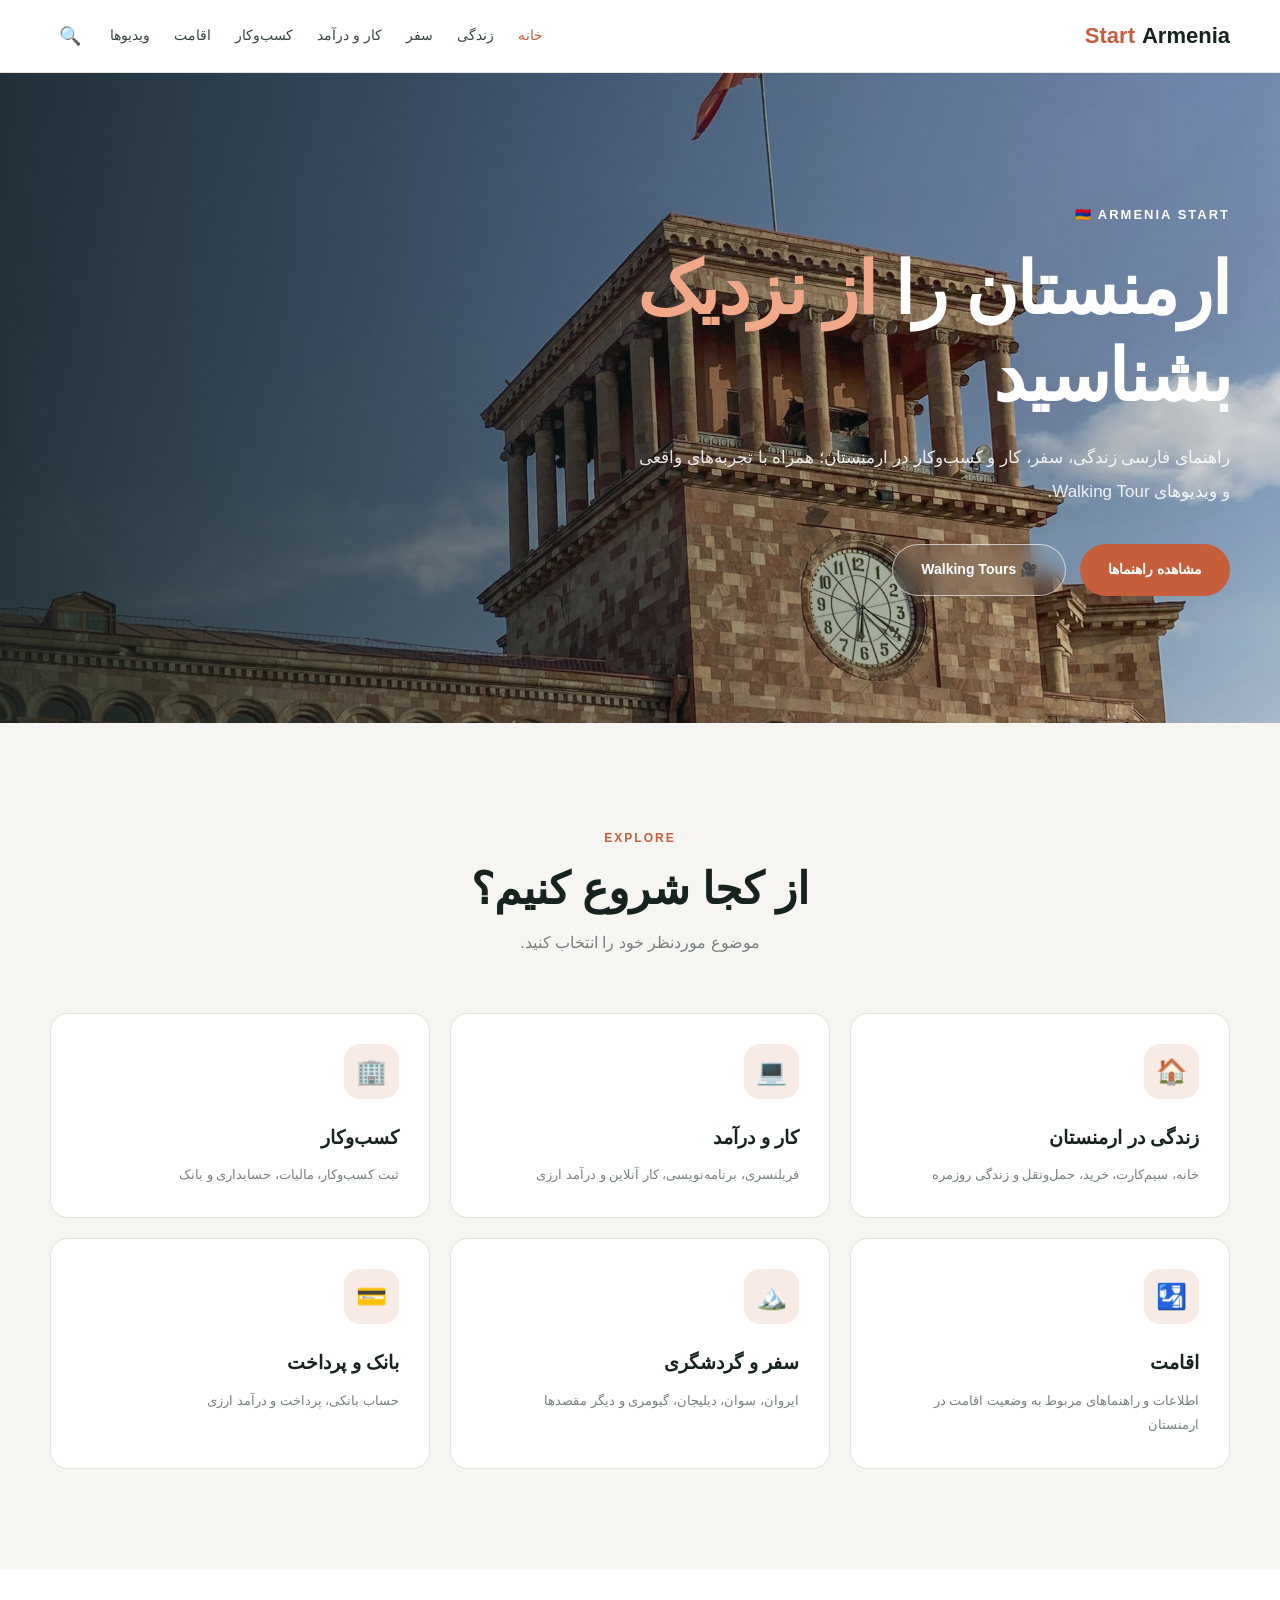
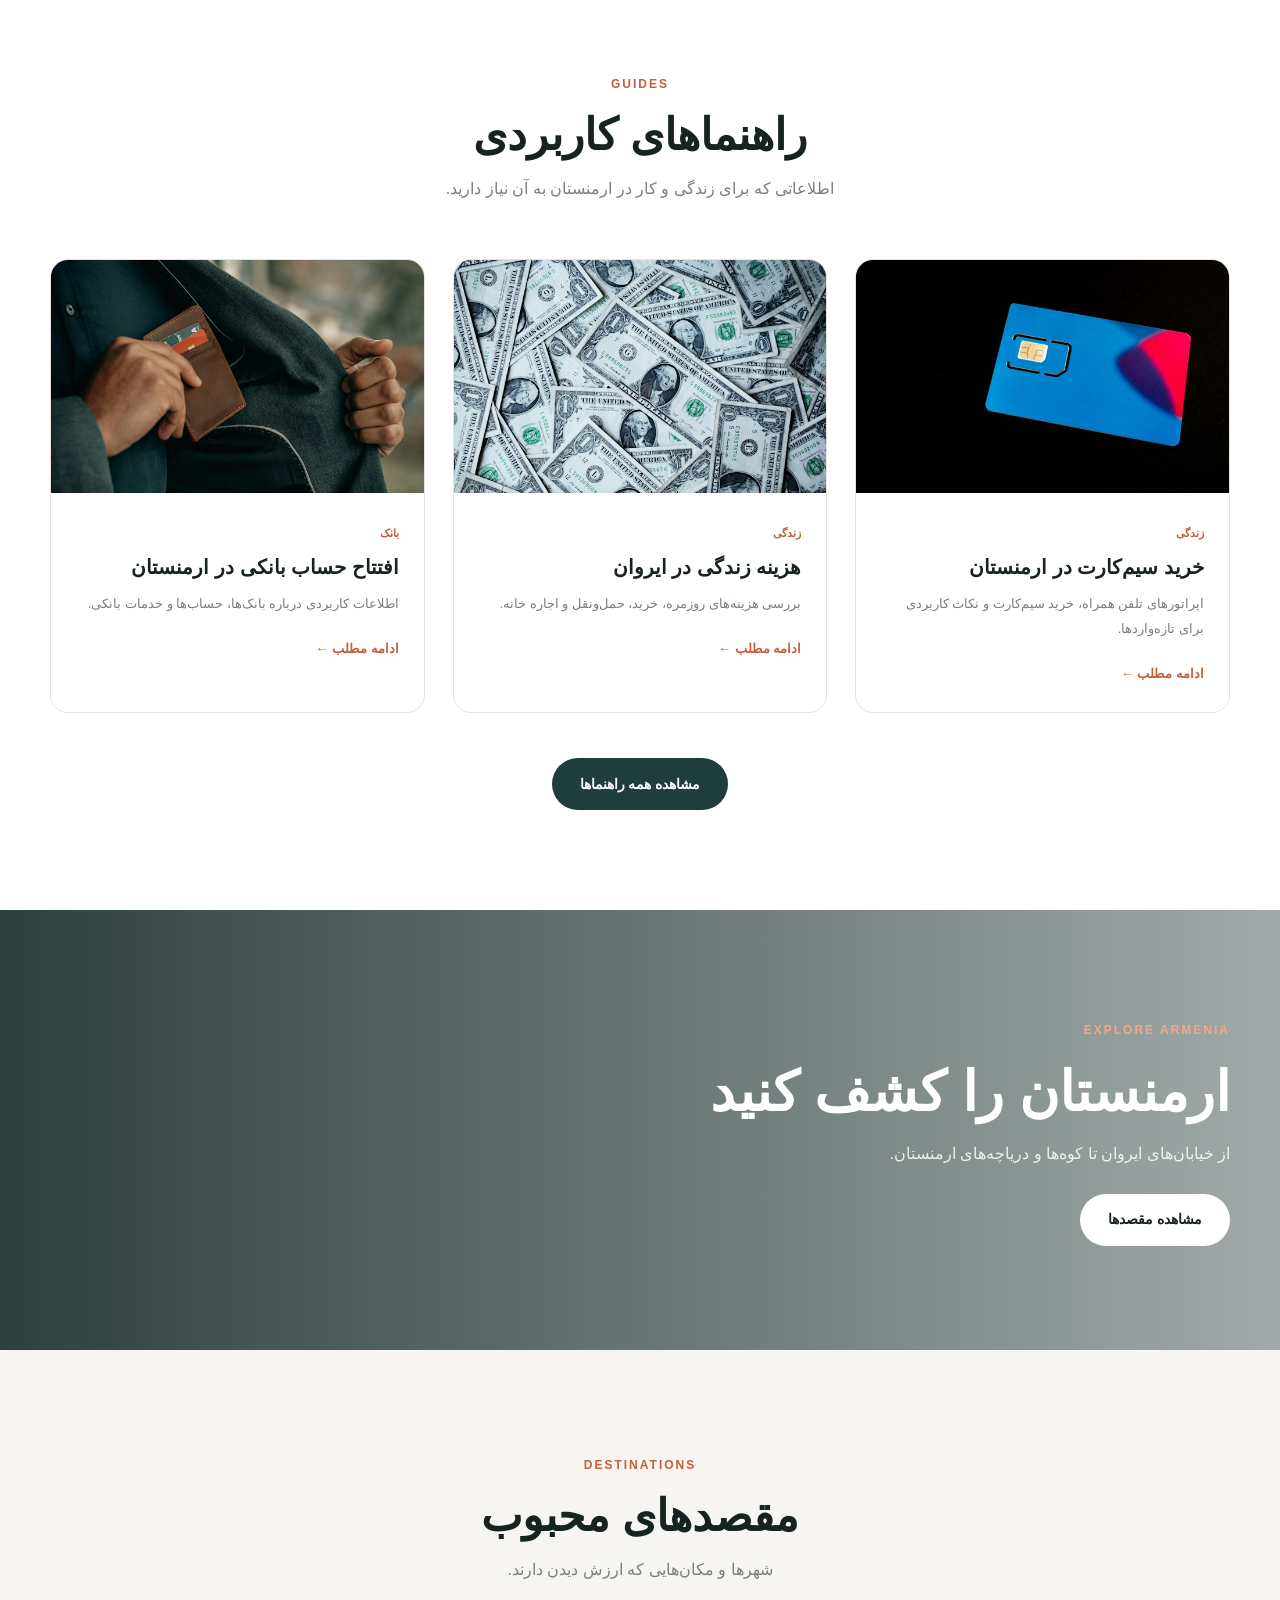
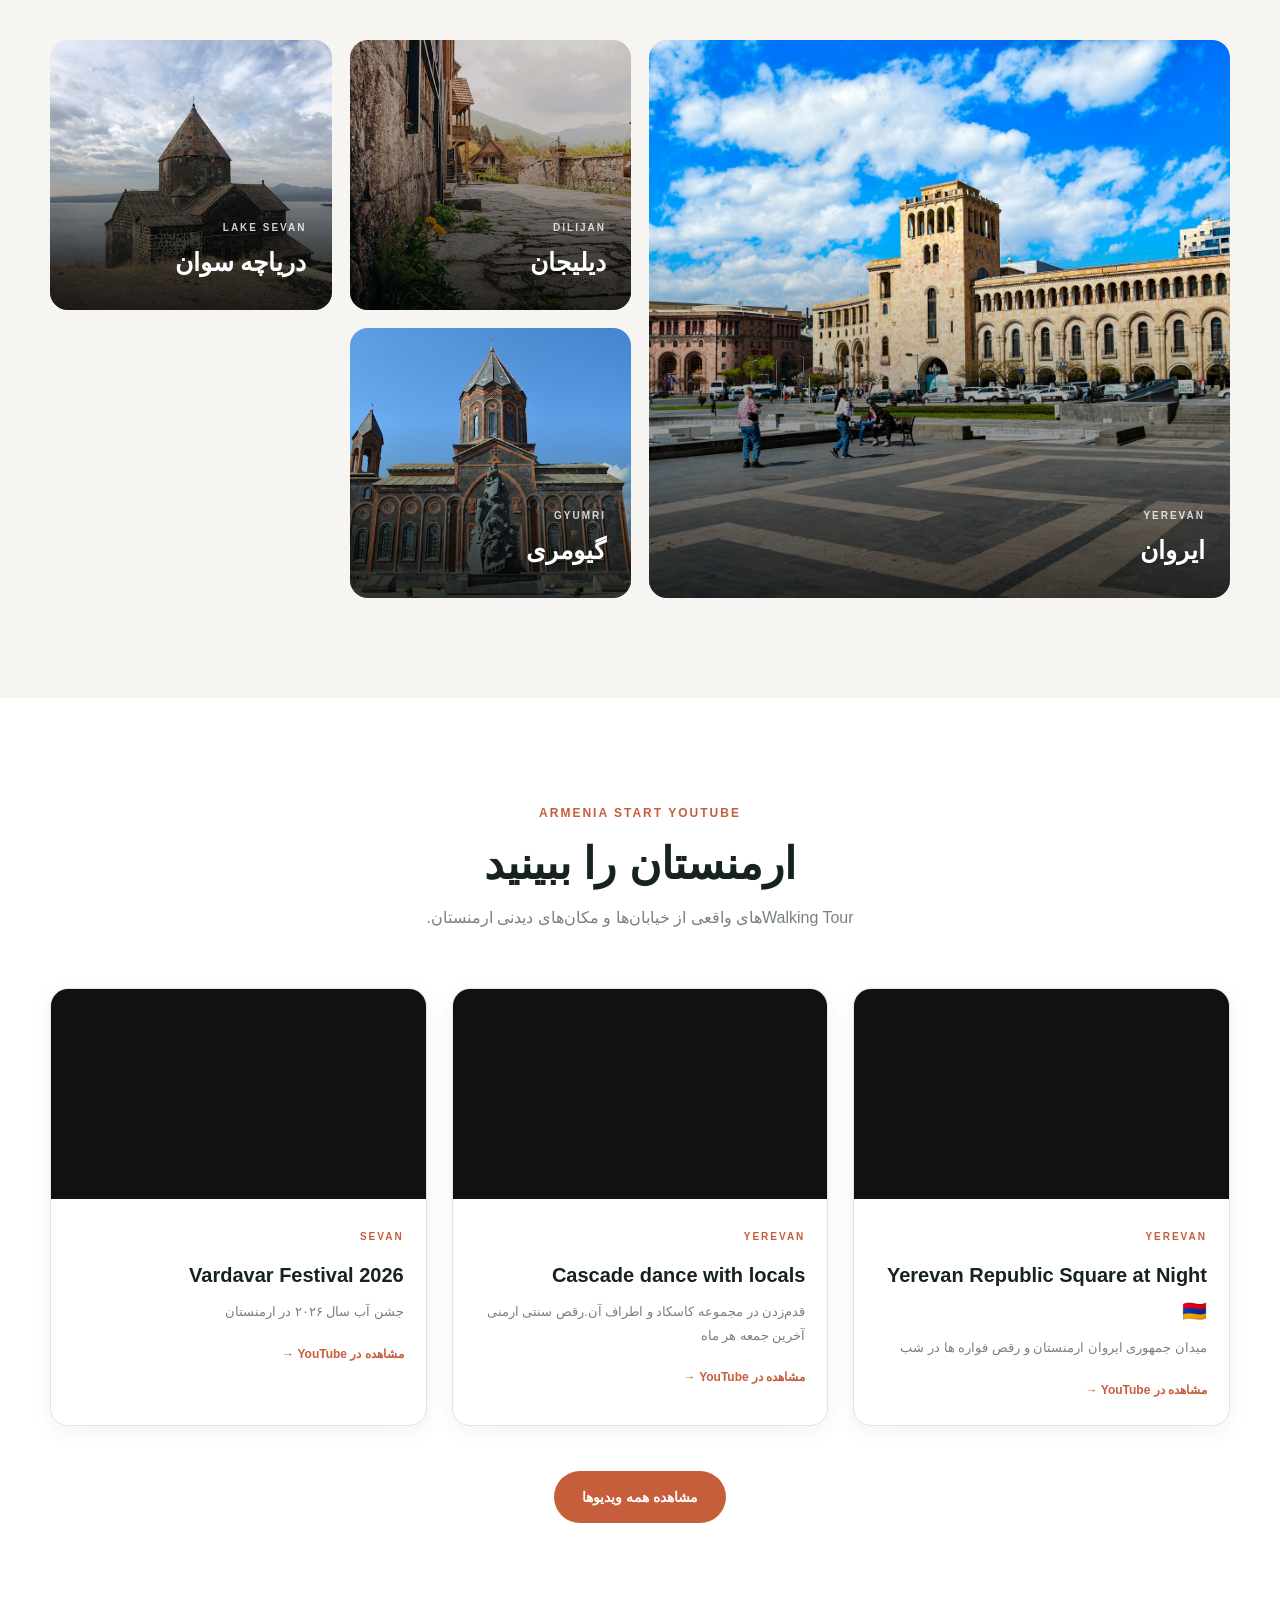
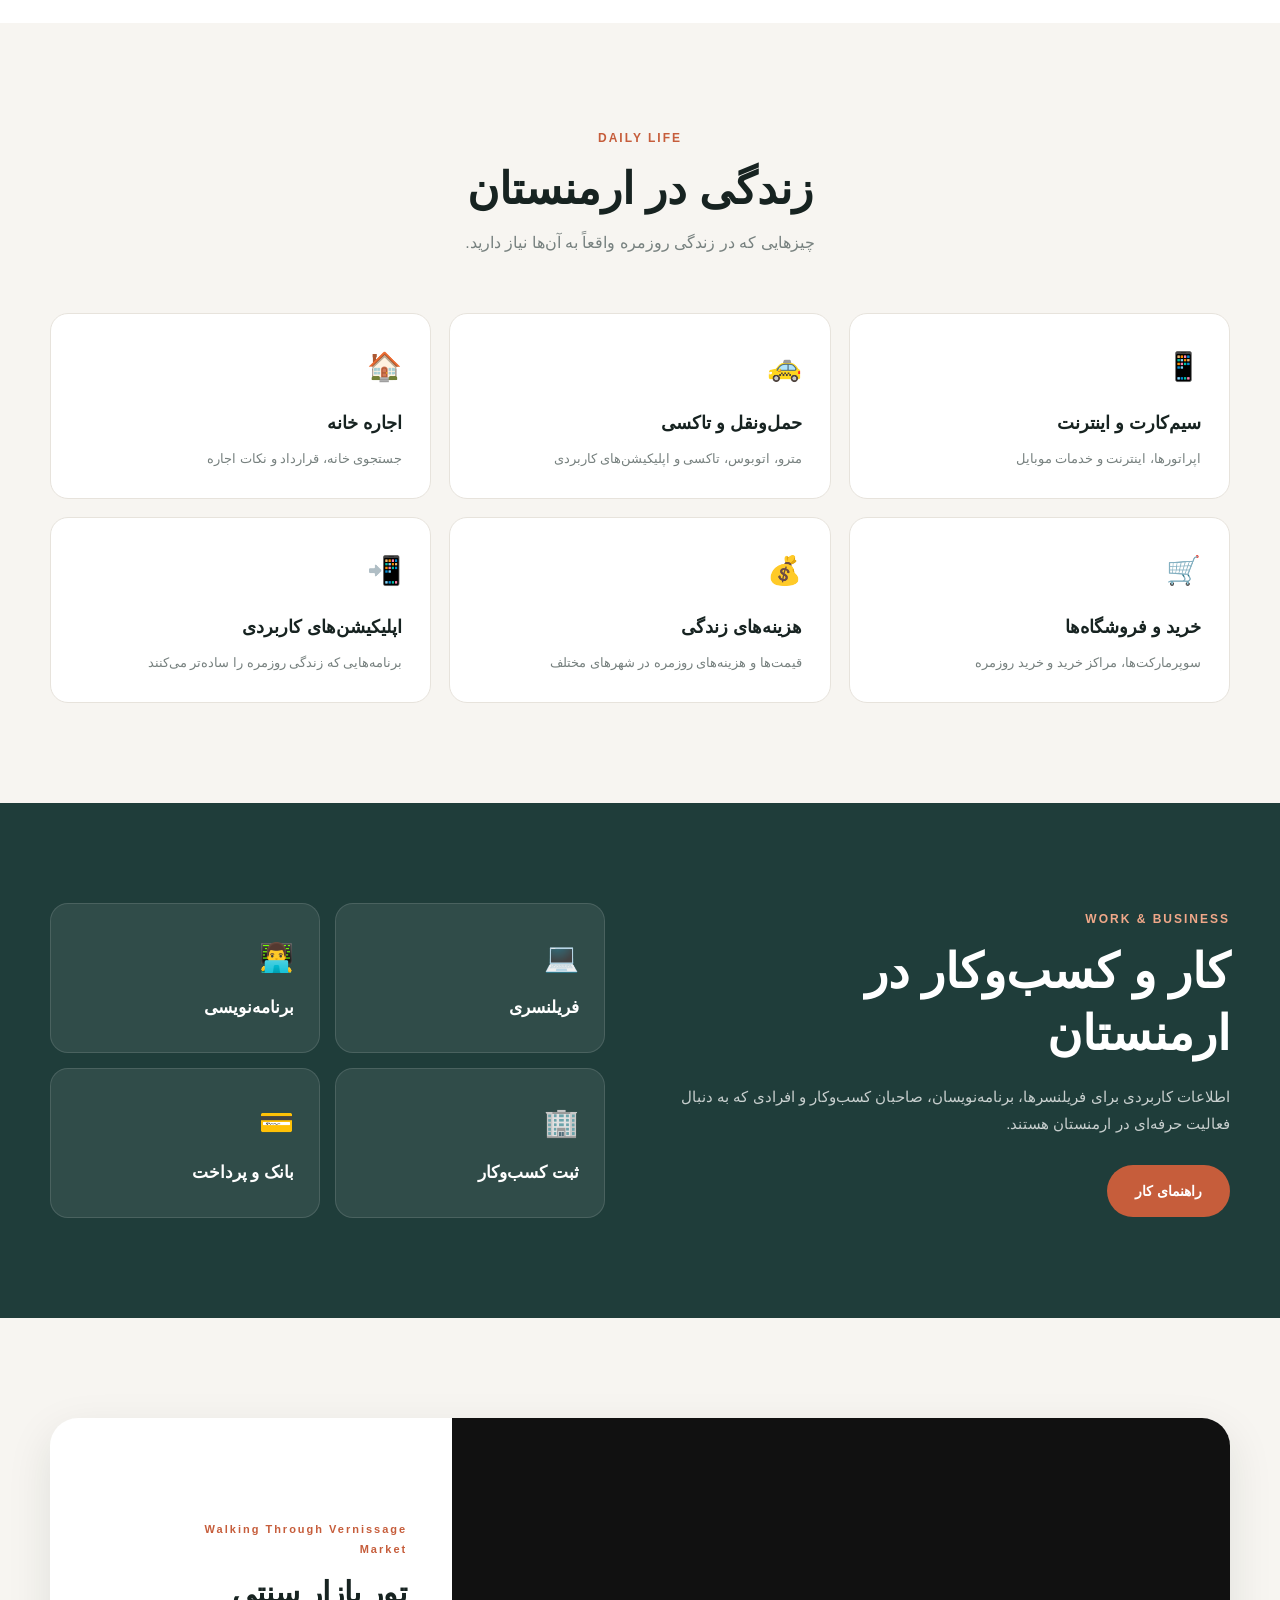
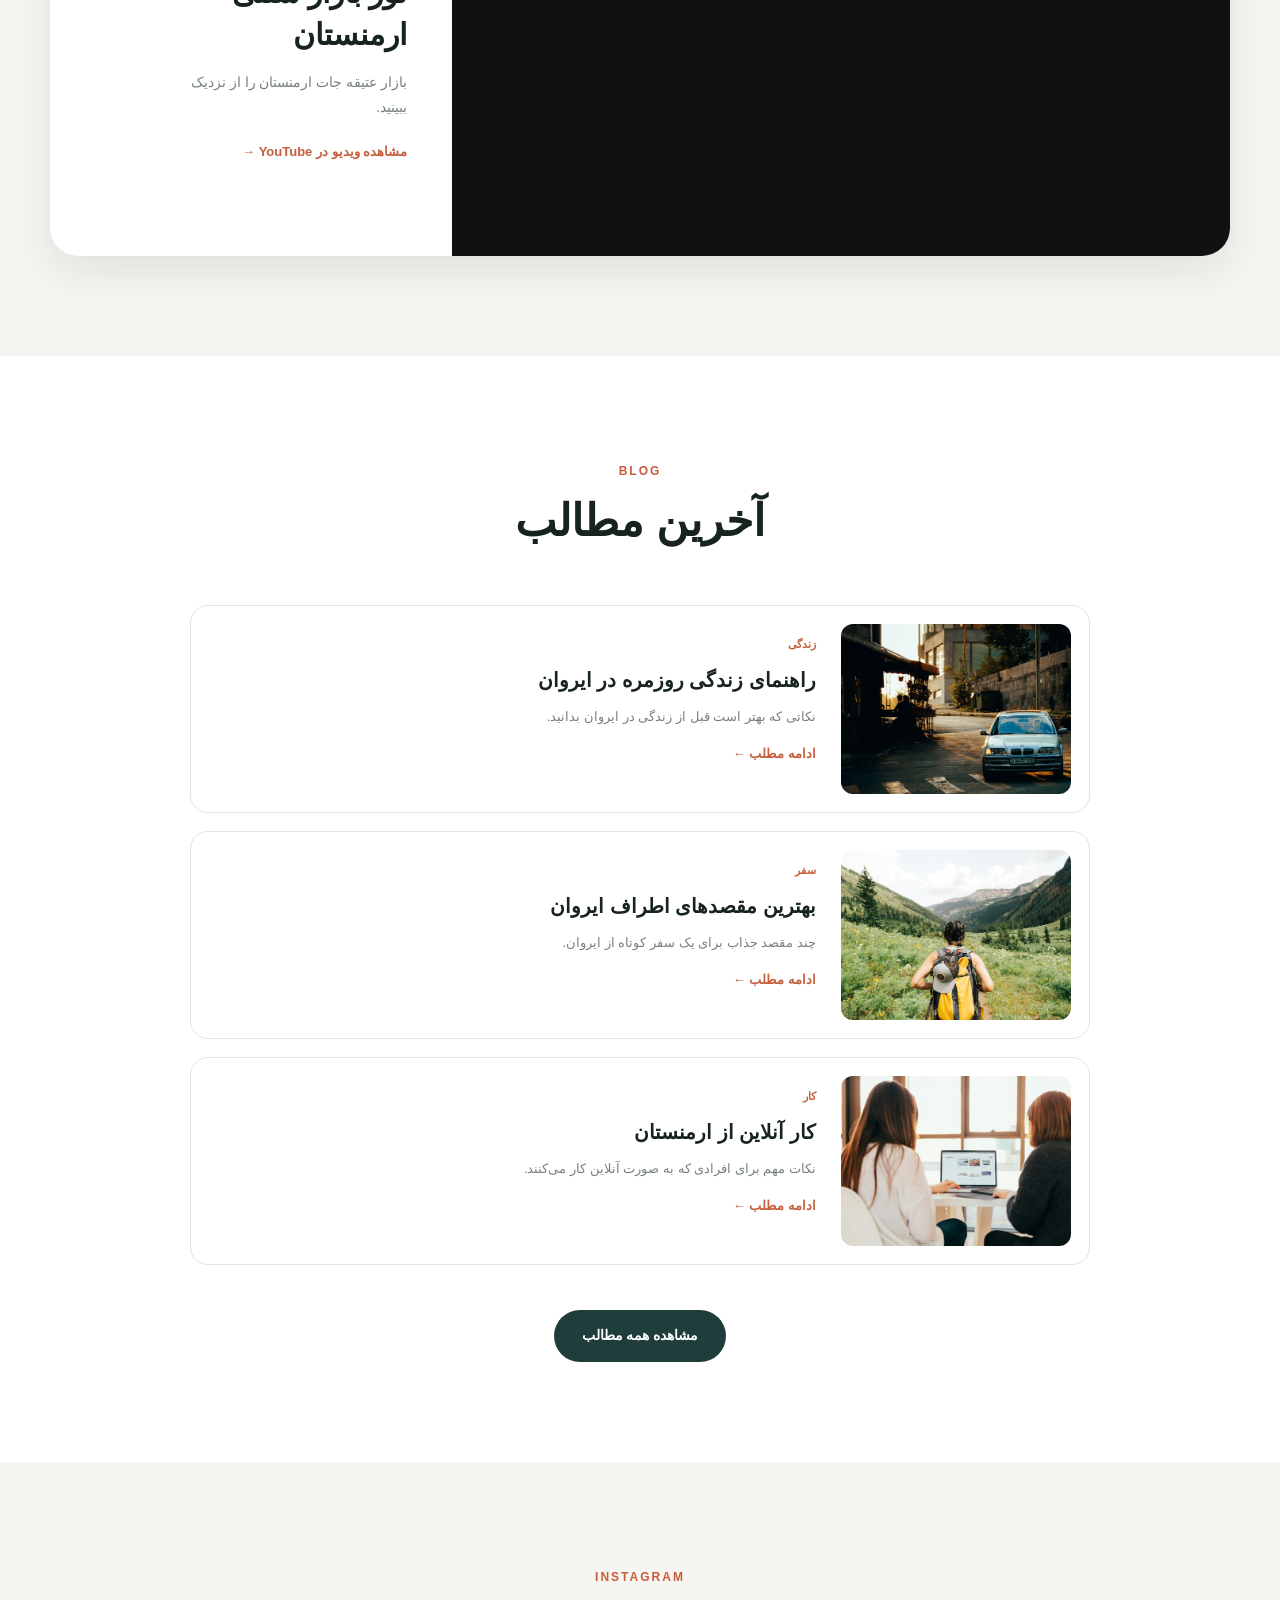
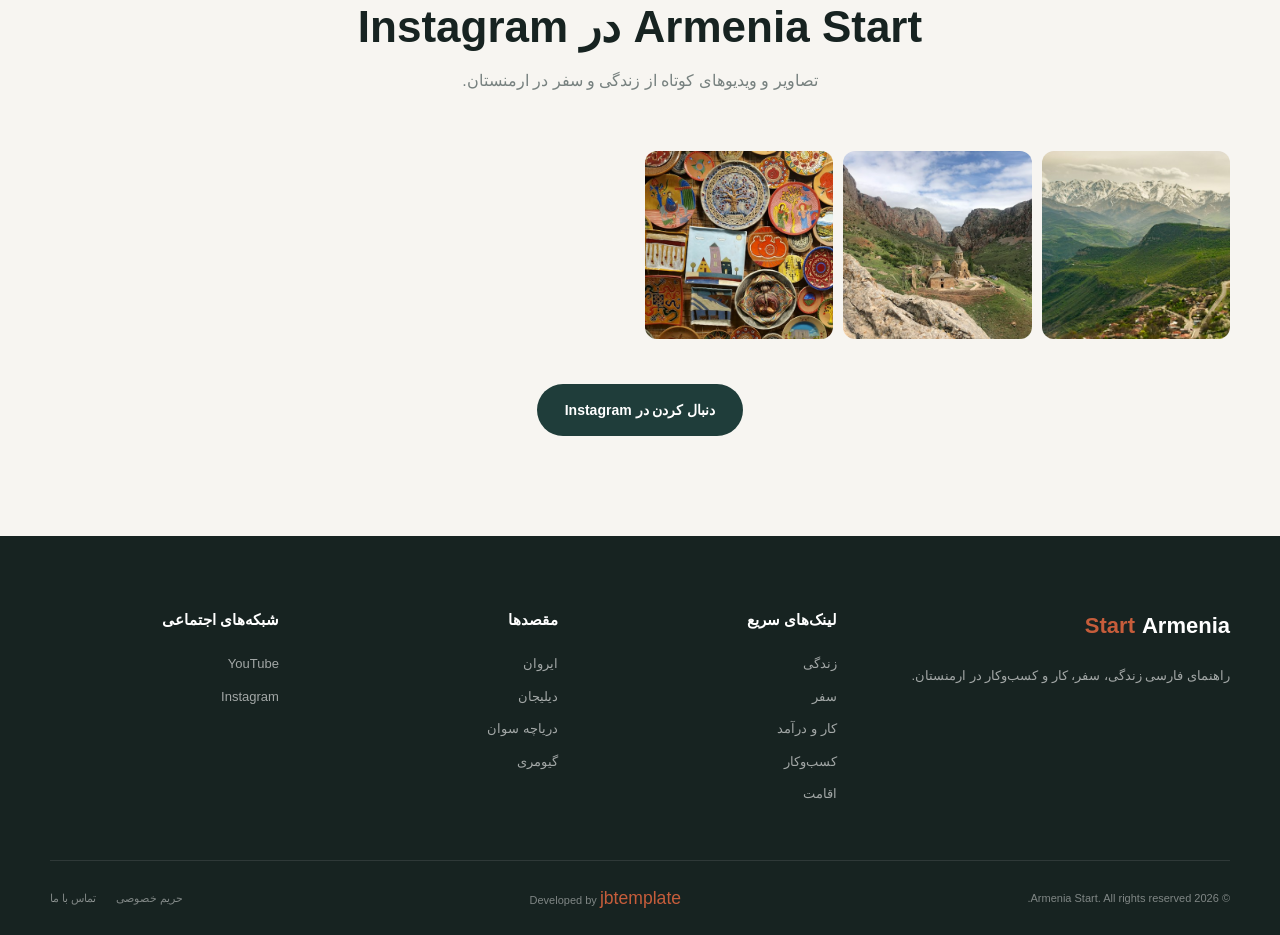
==== index.html @ 0b5eef18 "initial armeniastart.com" ====
<!DOCTYPE html>
<html lang="fa" dir="rtl">

<head>

    <!-- =========================
         BASIC META
    ========================== -->

    <meta charset="UTF-8">

    <meta
        name="viewport"
        content="width=device-width, initial-scale=1.0"
    >

    <meta
        name="description"
        content="Armenia Start؛ راهنمای فارسی زندگی، سفر، کار، اقامت و کسب‌وکار در ارمنستان."
    >

    <meta
        name="robots"
        content="index, follow"
    >

    <meta
        name="author"
        content="Armenia Start"
    >


    <!-- =========================
         TITLE
    ========================== -->

    <title>
        Armenia Start | راهنمای زندگی، سفر و کار در ارمنستان
    </title>


    <!-- =========================
         CANONICAL
    ========================== -->

    <link
        rel="canonical"
        href="https://armeniastart.com/"
    >


    <!-- =========================
         OPEN GRAPH
    ========================== -->

    <meta
        property="og:type"
        content="website"
    >

    <meta
        property="og:title"
        content="Armenia Start | راهنمای ارمنستان"
    >

    <meta
        property="og:description"
        content="راهنمای فارسی زندگی، سفر، کار و کسب‌وکار در ارمنستان."
    >

    <meta
        property="og:url"
        content="https://armeniastart.com/"
    >

    <meta
        property="og:image"
        content="https://armeniastart.com/images/og-image.jpg"
    >


    <!-- =========================
         TWITTER / X
    ========================== -->

    <meta
        name="twitter:card"
        content="summary_large_image"
    >

    <meta
        name="twitter:title"
        content="Armenia Start | راهنمای ارمنستان"
    >

    <meta
        name="twitter:description"
        content="راهنمای فارسی زندگی، سفر، کار و کسب‌وکار در ارمنستان."
    >

    <meta
        name="twitter:image"
        content="https://armeniastart.com/images/og-image.jpg"
    >


    <!-- =========================
         FAVICON
    ========================== -->

    <link
        rel="icon"
        href="images/favicon.png"
        type="image/png"
    >


    <!-- =========================
         CSS
    ========================== -->

    <link
        rel="stylesheet"
        href="css/style.css"
    >

</head>


<body>


<!-- =====================================================
     HEADER
===================================================== -->

<header class="site-header">

    <div class="container header-inner">

        <!-- LOGO -->

        <a
            href="index.html"
            class="logo"
            aria-label="Armenia Start"
        >
            <span class="logo-armenia">
                Armenia
            </span>

            <span class="logo-start">
                Start
            </span>
        </a>


        <!-- NAVIGATION -->

        <nav class="navbar">

            <ul class="nav-links">

                <li>
                    <a
                        href="index.html"
                        class="active"
                    >
                        خانه
                    </a>
                </li>

                <li>
                    <a href="life.html">
                        زندگی
                    </a>
                </li>

                <li>
                    <a href="travel.html">
                        سفر
                    </a>
                </li>

                <li>
                    <a href="work.html">
                        کار و درآمد
                    </a>
                </li>

                <li>
                    <a href="business.html">
                        کسب‌وکار
                    </a>
                </li>

                <li>
                    <a href="residency.html">
                        اقامت
                    </a>
                </li>

                <li>
                    <a href="videos.html">
                        ویدیوها
                    </a>
                </li>

            </ul>

        </nav>


        <!-- SEARCH -->

        <button
            class="search-button"
            type="button"
            aria-label="جستجو"
        >
            🔍
        </button>


        <!-- MOBILE MENU -->

        <button
            class="menu-toggle"
            type="button"
            aria-label="باز کردن منو"
            aria-expanded="false"
        >
            <span></span>
            <span></span>
            <span></span>
        </button>

    </div>

</header>


<!-- =====================================================
     MAIN
===================================================== -->

<main>


<!-- =====================================================
     HERO
===================================================== -->

<section class="hero">

    <div class="hero-overlay"></div>

    <div class="container">

        <div class="hero-content">


            <span class="hero-label">
                🇦🇲 ARMENIA START
            </span>


            <h1>
                ارمنستان را
                <span>از نزدیک</span>
                بشناسید
            </h1>


            <p class="hero-description">

                راهنمای فارسی زندگی، سفر، کار و
                کسب‌وکار در ارمنستان؛ همراه با
                تجربه‌های واقعی و ویدیوهای Walking Tour.

            </p>


            <div class="hero-buttons">

                <a
                    href="#guides"
                    class="btn btn-primary"
                >
                    مشاهده راهنماها
                </a>

                <a
                    href="#walking-tours"
                    class="btn btn-outline"
                >
                    🎥 Walking Tours
                </a>

            </div>


        </div>

    </div>

</section>



<!-- =====================================================
     QUICK CATEGORIES
===================================================== -->

<section class="categories section">

    <div class="container">


        <div class="section-heading">

            <span class="section-label">
                EXPLORE
            </span>

            <h2>
                از کجا شروع کنیم؟
            </h2>

            <p>
                موضوع موردنظر خود را انتخاب کنید.
            </p>

        </div>


        <div class="category-grid">


            <!-- LIFE -->

            <a
                href="life.html"
                class="category-card"
            >

                <div class="category-icon">
                    🏠
                </div>

                <h3>
                    زندگی در ارمنستان
                </h3>

                <p>
                    خانه، سیم‌کارت، خرید،
                    حمل‌ونقل و زندگی روزمره
                </p>

                <span class="card-arrow">
                    ←
                </span>

            </a>


            <!-- WORK -->

            <a
                href="work.html"
                class="category-card"
            >

                <div class="category-icon">
                    💻
                </div>

                <h3>
                    کار و درآمد
                </h3>

                <p>
                    فریلنسری، برنامه‌نویسی،
                    کار آنلاین و درآمد ارزی
                </p>

                <span class="card-arrow">
                    ←
                </span>

            </a>


            <!-- BUSINESS -->

            <a
                href="business.html"
                class="category-card"
            >

                <div class="category-icon">
                    🏢
                </div>

                <h3>
                    کسب‌وکار
                </h3>

                <p>
                    ثبت کسب‌وکار، مالیات،
                    حسابداری و بانک
                </p>

                <span class="card-arrow">
                    ←
                </span>

            </a>


            <!-- RESIDENCY -->

            <a
                href="residency.html"
                class="category-card"
            >

                <div class="category-icon">
                    🛂
                </div>

                <h3>
                    اقامت
                </h3>

                <p>
                    اطلاعات و راهنماهای مربوط
                    به وضعیت اقامت در ارمنستان
                </p>

                <span class="card-arrow">
                    ←
                </span>

            </a>


            <!-- TRAVEL -->

            <a
                href="travel.html"
                class="category-card"
            >

                <div class="category-icon">
                    🏔️
                </div>

                <h3>
                    سفر و گردشگری
                </h3>

                <p>
                    ایروان، سوان، دیلیجان،
                    گیومری و دیگر مقصدها
                </p>

                <span class="card-arrow">
                    ←
                </span>

            </a>


            <!-- BANKING -->

            <a
                href="banking.html"
                class="category-card"
            >

                <div class="category-icon">
                    💳
                </div>

                <h3>
                    بانک و پرداخت
                </h3>

                <p>
                    حساب بانکی، پرداخت و
                    درآمد ارزی
                </p>

                <span class="card-arrow">
                    ←
                </span>

            </a>


        </div>

    </div>

</section>



<!-- =====================================================
     FEATURED GUIDES
===================================================== -->

<section
    class="guides section"
    id="guides"
>

    <div class="container">


        <div class="section-heading">

            <span class="section-label">
                GUIDES
            </span>

            <h2>
                راهنماهای کاربردی
            </h2>

            <p>
                اطلاعاتی که برای زندگی و کار
                در ارمنستان به آن نیاز دارید.
            </p>

        </div>


        <div class="article-grid">


            <!-- ARTICLE 1 -->

            <article class="article-card">

                <a
                    href="articles/sim-card-armenia.html"
                    class="article-image"
                >

                    <img
                        src="images/sim-card-armenia.jpg"
                        alt="خرید سیم کارت در ارمنستان"
                        loading="lazy"
                    >

                </a>


                <div class="article-content">

                    <span class="article-category">
                        زندگی
                    </span>

                    <h3>

                        <a href="articles/sim-card-armenia.html">
                            خرید سیم‌کارت در ارمنستان
                        </a>

                    </h3>

                    <p>
                        اپراتورهای تلفن همراه،
                        خرید سیم‌کارت و نکات کاربردی
                        برای تازه‌واردها.
                    </p>

                    <a
                        href="articles/sim-card-armenia.html"
                        class="read-more"
                    >
                        ادامه مطلب ←
                    </a>

                </div>

            </article>



            <!-- ARTICLE 2 -->

            <article class="article-card">

                <a
                    href="articles/cost-of-living-yerevan.html"
                    class="article-image"
                >

                    <img
                        src="images/yerevan-life.jpg"
                        alt="هزینه زندگی در ایروان"
                        loading="lazy"
                    >

                </a>


                <div class="article-content">

                    <span class="article-category">
                        زندگی
                    </span>

                    <h3>

                        <a href="articles/cost-of-living-yerevan.html">
                            هزینه زندگی در ایروان
                        </a>

                    </h3>

                    <p>
                        بررسی هزینه‌های روزمره،
                        خرید، حمل‌ونقل و اجاره خانه.
                    </p>

                    <a
                        href="articles/cost-of-living-yerevan.html"
                        class="read-more"
                    >
                        ادامه مطلب ←
                    </a>

                </div>

            </article>



            <!-- ARTICLE 3 -->

            <article class="article-card">

                <a
                    href="articles/bank-account-armenia.html"
                    class="article-image"
                >

                    <img
                        src="images/banking-armenia.jpg"
                        alt="حساب بانکی در ارمنستان"
                        loading="lazy"
                    >

                </a>


                <div class="article-content">

                    <span class="article-category">
                        بانک
                    </span>

                    <h3>

                        <a href="articles/bank-account-armenia.html">
                            افتتاح حساب بانکی در ارمنستان
                        </a>

                    </h3>

                    <p>
                        اطلاعات کاربردی درباره بانک‌ها،
                        حساب‌ها و خدمات بانکی.
                    </p>

                    <a
                        href="articles/bank-account-armenia.html"
                        class="read-more"
                    >
                        ادامه مطلب ←
                    </a>

                </div>

            </article>


        </div>


        <div class="section-action">

            <a
                href="guides.html"
                class="btn btn-secondary"
            >
                مشاهده همه راهنماها
            </a>

        </div>


    </div>

</section>



<!-- =====================================================
     TRAVEL BANNER
===================================================== -->

<section class="travel-banner">

    <div class="travel-banner-image"></div>

    <div class="travel-banner-overlay"></div>

    <div class="container">

        <div class="travel-banner-content">

            <span>
                EXPLORE ARMENIA
            </span>

            <h2>
                ارمنستان را کشف کنید
            </h2>

            <p>
                از خیابان‌های ایروان تا
                کوه‌ها و دریاچه‌های ارمنستان.
            </p>

            <a
                href="travel.html"
                class="btn btn-light"
            >
                مشاهده مقصدها
            </a>

        </div>

    </div>

</section>



<!-- =====================================================
     DESTINATIONS
===================================================== -->

<section
    class="destinations section"
    id="destinations"
>

    <div class="container">


        <div class="section-heading">

            <span class="section-label">
                DESTINATIONS
            </span>

            <h2>
                مقصدهای محبوب
            </h2>

            <p>
                شهرها و مکان‌هایی که ارزش دیدن دارند.
            </p>

        </div>


        <div class="destination-grid">


            <!-- YEREVAN -->

            <a
                href="destinations/yerevan.html"
                class="destination-card destination-large"
            >

                <img
                    src="images/yerevan.jpg"
                    alt="شهر ایروان ارمنستان"
                    loading="lazy"
                >

                <div class="destination-overlay">

                    <span>
                        YEREVAN
                    </span>

                    <h3>
                        ایروان
                    </h3>

                </div>

            </a>



            <!-- DILIJAN -->

            <a
                href="destinations/dilijan.html"
                class="destination-card"
            >

                <img
                    src="images/dilijan.jpg"
                    alt="دیلیجان ارمنستان"
                    loading="lazy"
                >

                <div class="destination-overlay">

                    <span>
                        DILIJAN
                    </span>

                    <h3>
                        دیلیجان
                    </h3>

                </div>

            </a>



            <!-- SEVAN -->

            <a
                href="destinations/sevan.html"
                class="destination-card"
            >

                <img
                    src="images/sevan.jpg"
                    alt="دریاچه سوان ارمنستان"
                    loading="lazy"
                >

                <div class="destination-overlay">

                    <span>
                        LAKE SEVAN
                    </span>

                    <h3>
                        دریاچه سوان
                    </h3>

                </div>

            </a>



            <!-- GYUMRI -->

            <a
                href="destinations/gyumri.html"
                class="destination-card"
            >

                <img
                    src="images/gyumri.jpg"
                    alt="شهر گیومری ارمنستان"
                    loading="lazy"
                >

                <div class="destination-overlay">

                    <span>
                        GYUMRI
                    </span>

                    <h3>
                        گیومری
                    </h3>

                </div>

            </a>


        </div>

    </div>

</section>



<!-- =====================================================
     WALKING TOURS
===================================================== -->

<section
    class="walking-tours section"
    id="walking-tours"
>

    <div class="container">


        <div class="section-heading">

            <span class="section-label">
                ARMENIA START YOUTUBE
            </span>

            <h2>
                ارمنستان را ببینید
            </h2>

            <p>
                Walking Tourهای واقعی از
                خیابان‌ها و مکان‌های دیدنی ارمنستان.
            </p>

        </div>


        <div class="video-grid">


            <!-- VIDEO 1 -->

            <article class="video-card">

                <div class="video-wrapper">

                    <iframe
                        src="https://www.youtube.com/embed/LweIBgn21Hc"
                        title="Yerevan Republic Square at Night 🇦🇲"
                        loading="lazy"
                        allow="accelerometer; autoplay; clipboard-write; encrypted-media; gyroscope; picture-in-picture; web-share"
                        allowfullscreen>
                    </iframe>

                </div>


                <div class="video-content">

                    <span class="video-location">
                        YEREVAN
                    </span>

                    <h3>
                        Yerevan Republic Square at Night 🇦🇲
                    </h3>

                    <p>
                      میدان جمهوری ایروان ارمنستان و رقص فواره ها در شب
                    </p>

                    <a
                        href="#"
                        class="video-link"
                        target="_blank"
                        rel="noopener"
                    >
                        مشاهده در YouTube →
                    </a>

                </div>

            </article>



            <!-- VIDEO 2 -->

            <article class="video-card">

                <div class="video-wrapper">

                    <iframe
                        src="https://www.youtube.com/embed/tC9jWPJysA4"
                        title="Cascade dance with locals"
                        loading="lazy"
                        allow="accelerometer; autoplay; clipboard-write; encrypted-media; gyroscope; picture-in-picture; web-share"
                        allowfullscreen>
                    </iframe>

                </div>


                <div class="video-content">

                    <span class="video-location">
                        YEREVAN
                    </span>

                    <h3>
                        Cascade dance with locals
                    </h3>

                    <p>
                        قدم‌زدن در مجموعه کاسکاد
                        و اطراف آن.رقص سنتی ارمنی آخرین جمعه هر ماه
                    </p>

                    <a
                        href="#"
                        class="video-link"
                        target="_blank"
                        rel="noopener"
                    >
                        مشاهده در YouTube →
                    </a>

                </div>

            </article>



            <!-- VIDEO 3 -->

            <article class="video-card">

                <div class="video-wrapper">

                    <iframe
                        src="https://www.youtube.com/embed/JAJkPI-VIK0"
                        title="Vardavar Festival 2026"
                        loading="lazy"
                        allow="accelerometer; autoplay; clipboard-write; encrypted-media; gyroscope; picture-in-picture; web-share"
                        allowfullscreen>
                    </iframe>

                </div>


                <div class="video-content">

                    <span class="video-location">
                        SEVAN
                    </span>

                    <h3>
                       Vardavar Festival 2026
                    </h3>

                    <p>
                        جشن آب سال ۲۰۲۶ در ارمنستان
                    </p>

                    <a
                        href="#"
                        class="video-link"
                        target="_blank"
                        rel="noopener"
                    >
                        مشاهده در YouTube →
                    </a>

                </div>

            </article>


        </div>


        <div class="section-action">

            <a
                href="videos.html"
                class="btn btn-primary"
            >
                مشاهده همه ویدیوها
            </a>

        </div>


    </div>

</section>



<!-- =====================================================
     LIFE IN ARMENIA
===================================================== -->

<section
    class="life-section section"
    id="life"
>

    <div class="container">


        <div class="section-heading">

            <span class="section-label">
                DAILY LIFE
            </span>

            <h2>
                زندگی در ارمنستان
            </h2>

            <p>
                چیزهایی که در زندگی روزمره
                واقعاً به آن‌ها نیاز دارید.
            </p>

        </div>


        <div class="life-grid">


            <a
                href="articles/sim-card-armenia.html"
                class="life-card"
            >

                <span class="life-icon">
                    📱
                </span>

                <h3>
                    سیم‌کارت و اینترنت
                </h3>

                <p>
                    اپراتورها، اینترنت و
                    خدمات موبایل
                </p>

            </a>


            <a
                href="articles/transportation-armenia.html"
                class="life-card"
            >

                <span class="life-icon">
                    🚕
                </span>

                <h3>
                    حمل‌ونقل و تاکسی
                </h3>

                <p>
                    مترو، اتوبوس، تاکسی
                    و اپلیکیشن‌های کاربردی
                </p>

            </a>


            <a
                href="articles/renting-home-armenia.html"
                class="life-card"
            >

                <span class="life-icon">
                    🏠
                </span>

                <h3>
                    اجاره خانه
                </h3>

                <p>
                    جستجوی خانه، قرارداد
                    و نکات اجاره
                </p>

            </a>


            <a
                href="articles/shopping-armenia.html"
                class="life-card"
            >

                <span class="life-icon">
                    🛒
                </span>

                <h3>
                    خرید و فروشگاه‌ها
                </h3>

                <p>
                    سوپرمارکت‌ها، مراکز خرید
                    و خرید روزمره
                </p>

            </a>


            <a
                href="articles/cost-of-living-yerevan.html"
                class="life-card"
            >

                <span class="life-icon">
                    💰
                </span>

                <h3>
                    هزینه‌های زندگی
                </h3>

                <p>
                    قیمت‌ها و هزینه‌های
                    روزمره در شهرهای مختلف
                </p>

            </a>


            <a
                href="articles/useful-apps-armenia.html"
                class="life-card"
            >

                <span class="life-icon">
                    📲
                </span>

                <h3>
                    اپلیکیشن‌های کاربردی
                </h3>

                <p>
                    برنامه‌هایی که زندگی
                    روزمره را ساده‌تر می‌کنند
                </p>

            </a>


        </div>

    </div>

</section>



<!-- =====================================================
     WORK & BUSINESS
===================================================== -->

<section
    class="work-business section"
    id="work"
>

    <div class="container">


        <div class="work-business-content">


            <div class="work-business-text">

                <span class="section-label">
                    WORK & BUSINESS
                </span>

                <h2>
                    کار و کسب‌وکار در ارمنستان
                </h2>

                <p>
                    اطلاعات کاربردی برای فریلنسرها،
                    برنامه‌نویسان، صاحبان کسب‌وکار
                    و افرادی که به دنبال فعالیت
                    حرفه‌ای در ارمنستان هستند.
                </p>


                <a
                    href="work.html"
                    class="btn btn-primary"
                >
                    راهنمای کار
                </a>

            </div>


            <div class="work-business-cards">


                <a
                    href="articles/freelancing-armenia.html"
                    class="mini-card"
                >

                    <span>
                        💻
                    </span>

                    <h3>
                        فریلنسری
                    </h3>

                </a>


                <a
                    href="articles/programming-armenia.html"
                    class="mini-card"
                >

                    <span>
                        👨‍💻
                    </span>

                    <h3>
                        برنامه‌نویسی
                    </h3>

                </a>


                <a
                    href="business.html"
                    class="mini-card"
                >

                    <span>
                        🏢
                    </span>

                    <h3>
                        ثبت کسب‌وکار
                    </h3>

                </a>


                <a
                    href="banking.html"
                    class="mini-card"
                >

                    <span>
                        💳
                    </span>

                    <h3>
                        بانک و پرداخت
                    </h3>

                </a>


            </div>

        </div>

    </div>

</section>



<!-- =====================================================
     FEATURED VIDEO
===================================================== -->

<section class="featured-video section">

    <div class="container">


        <div class="featured-video-box">


            <div class="featured-video-player">

                <iframe
                    src="https://www.youtube.com/embed/PBJYKEx28T0"
                    title="Walking Through Vernissage Market"
                    loading="lazy"
                    allow="accelerometer; autoplay; clipboard-write; encrypted-media; gyroscope; picture-in-picture; web-share"
                    allowfullscreen>
                </iframe>

            </div>


            <div class="featured-video-info">

                <span>
                    Walking Through Vernissage Market
                </span>

                <h2>
                   تور بازار سنتی ارمنستان
                </h2>

                <p>
                    بازار عتیقه جات ارمنستان را از نزدیک ببینید.
                </p>

                <a
                    href="#"
                    target="_blank"
                    rel="noopener"
                    class="text-link"
                >
                    مشاهده ویدیو در YouTube →
                </a>

            </div>


        </div>

    </div>

</section>



<!-- =====================================================
     LATEST ARTICLES
===================================================== -->

<section class="latest-articles section">

    <div class="container">


        <div class="section-heading">

            <span class="section-label">
                BLOG
            </span>

            <h2>
                آخرین مطالب
            </h2>

        </div>


        <div class="latest-articles-list">


            <article class="latest-article">

                <img
                    src="images/article-1.jpg"
                    alt="زندگی در ایروان"
                    loading="lazy"
                >

                <div>

                    <span>
                        زندگی
                    </span>

                    <h3>

                        <a href="#">
                            راهنمای زندگی روزمره
                            در ایروان
                        </a>

                    </h3>

                    <p>
                        نکاتی که بهتر است قبل از
                        زندگی در ایروان بدانید.
                    </p>

                    <a
                        href="#"
                        class="read-more"
                    >
                        ادامه مطلب ←
                    </a>

                </div>

            </article>



            <article class="latest-article">

                <img
                    src="images/article-2.jpg"
                    alt="سفر در ارمنستان"
                    loading="lazy"
                >

                <div>

                    <span>
                        سفر
                    </span>

                    <h3>

                        <a href="#">
                            بهترین مقصدهای اطراف ایروان
                        </a>

                    </h3>

                    <p>
                        چند مقصد جذاب برای یک سفر
                        کوتاه از ایروان.
                    </p>

                    <a
                        href="#"
                        class="read-more"
                    >
                        ادامه مطلب ←
                    </a>

                </div>

            </article>



            <article class="latest-article">

                <img
                    src="images/article-3.jpg"
                    alt="کار آنلاین در ارمنستان"
                    loading="lazy"
                >

                <div>

                    <span>
                        کار
                    </span>

                    <h3>

                        <a href="#">
                            کار آنلاین از ارمنستان
                        </a>

                    </h3>

                    <p>
                        نکات مهم برای افرادی که
                        به صورت آنلاین کار می‌کنند.
                    </p>

                    <a
                        href="#"
                        class="read-more"
                    >
                        ادامه مطلب ←
                    </a>

                </div>

            </article>


        </div>


        <div class="section-action">

            <a
                href="guides.html"
                class="btn btn-secondary"
            >
                مشاهده همه مطالب
            </a>

        </div>


    </div>

</section>



<!-- =====================================================
     INSTAGRAM
===================================================== -->

<section class="instagram-section section">

    <div class="container">


        <div class="section-heading">

            <span class="section-label">
                INSTAGRAM
            </span>

            <h2>
                Armenia Start در Instagram
            </h2>

            <p>
                تصاویر و ویدیوهای کوتاه از
                زندگی و سفر در ارمنستان.
            </p>

        </div>


        <div class="instagram-grid">


            <a
                href="#"
                class="instagram-item"
                target="_blank"
                rel="noopener"
            >

                <img
                    src="images/instagram-1.jpg"
                    alt="ارمنستان"
                    loading="lazy"
                >

            </a>

            <a
                href="#"
                class="instagram-item"
                target="_blank"
                rel="noopener"
            >

                <img
                    src="images/instagram-2.jpg"
                    alt="طبیعت ارمنستان"
                    loading="lazy"
                >

            </a>


            <a
                href="#"
                class="instagram-item"
                target="_blank"
                rel="noopener"
            >

                <img
                    src="images/instagram-3.jpg"
                    alt="گردشگری ارمنستان"
                    loading="lazy"
                >

            </a>


        </div>


        <div class="section-action">

            <a
                href="#"
                target="_blank"
                rel="noopener"
                class="btn btn-secondary"
            >
                دنبال کردن در Instagram
            </a>

        </div>


    </div>

</section>



</main>



<!-- =====================================================
     FOOTER
===================================================== -->

<footer class="site-footer">

    <div class="container">


        <div class="footer-grid">


            <!-- BRAND -->

            <div class="footer-brand">

                <a
                    href="index.html"
                    class="logo"
                >

                    <span class="logo-armenia">
                        Armenia
                    </span>

                    <span class="logo-start">
                        Start
                    </span>

                </a>

                <p>
                    راهنمای فارسی زندگی، سفر،
                    کار و کسب‌وکار در ارمنستان.
                </p>

            </div>


            <!-- QUICK LINKS -->

            <div class="footer-column">

                <h3>
                    لینک‌های سریع
                </h3>

                <a href="life.html">
                    زندگی
                </a>

                <a href="travel.html">
                    سفر
                </a>

                <a href="work.html">
                    کار و درآمد
                </a>

                <a href="business.html">
                    کسب‌وکار
                </a>

                <a href="residency.html">
                    اقامت
                </a>

            </div>


            <!-- TRAVEL -->

            <div class="footer-column">

                <h3>
                    مقصدها
                </h3>

                <a href="destinations/yerevan.html">
                    ایروان
                </a>

                <a href="destinations/dilijan.html">
                    دیلیجان
                </a>

                <a href="destinations/sevan.html">
                    دریاچه سوان
                </a>

                <a href="destinations/gyumri.html">
                    گیومری
                </a>

            </div>


            <!-- SOCIAL -->

            <div class="footer-column">

                <h3>
                    شبکه‌های اجتماعی
                </h3>

                <a
                    href="https://www.youtube.com/@JBtemplate"
                    target="_blank"
                    rel="noopener"
                >
                    YouTube
                </a>

                <a
                    href="https://www.instagram.com/armeniastart/?hl=en"
                    target="_blank"
                    rel="noopener"
                >
                    Instagram
                </a>

            </div>


        </div>


        <!-- FOOTER BOTTOM -->

        <div class="footer-bottom">

            <p>
                © 2026 Armenia Start.
                All rights reserved.
            </p>
            <p>
                Developed by <a class="develope" href="https://www.jbtemplate.com/">jbtemplate</a>
            </p>

            <div>

                <a href="privacy.html">
                    حریم خصوصی
                </a>

                <a href="contact.html">
                    تماس با ما
                </a>

            </div>

        </div>


    </div>

</footer>



<!-- =====================================================
     JAVASCRIPT
===================================================== -->

<script src="js/main.js"></script>

</body>

</html>
---- css/style.css ----
/* =========================================================
   ARMENIA START
   Main Stylesheet
========================================================= */


/* =========================================================
   1. ROOT VARIABLES
========================================================= */

:root {

    --primary: #c65d3b;
    --primary-dark: #a9472a;
    --secondary: #1f3d3a;

    --dark: #172321;
    --text: #384442;
    --muted: #77817f;

    --light: #f7f5f1;
    --white: #ffffff;
    --border: #e7e3dc;

    --container: 1180px;

    --radius-sm: 10px;
    --radius-md: 18px;
    --radius-lg: 28px;

    --shadow-sm:
        0 5px 20px rgba(23, 35, 33, 0.06);

    --shadow-md:
        0 15px 45px rgba(23, 35, 33, 0.10);

    --transition:
        0.3s ease;
}


/* =========================================================
   2. RESET
========================================================= */

* {
    margin: 0;
    padding: 0;
    box-sizing: border-box;
}

html {
    scroll-behavior: smooth;
    margin: 0;
}

body {

    font-family:
        "Tahoma",
        "Arial",
        sans-serif;

    background: var(--white);

    color: var(--text);

    line-height: 1.8;

    overflow-x: hidden;
}

img {

    display: block;

    width: 100%;

    max-width: 100%;

    object-fit: cover;
}

a {

    color: inherit;

    text-decoration: none;
}

button {

    font-family: inherit;

    border: none;

    cursor: pointer;
}

ul {
    list-style: none;
}


/* =========================================================
   3. GLOBAL
========================================================= */

.container {

    width: min(calc(100% - 40px),
            var(--container));

    margin-inline: auto;
}

.section {

    padding: 100px 0;
}

.section-heading {

    max-width: 700px;

    margin: 0 auto 55px;

    text-align: center;
}

.section-label {

    display: inline-block;

    margin-bottom: 10px;

    color: var(--primary);

    font-size: 12px;

    font-weight: 700;

    letter-spacing: 2px;

    text-transform: uppercase;
}

.section-heading h2 {

    margin-bottom: 12px;

    color: var(--dark);

    font-size: clamp(30px, 4vw, 44px);

    line-height: 1.3;

    font-weight: 800;
}

.section-heading p {

    color: var(--muted);

    font-size: 16px;
}

.section-action {

    display: flex;

    justify-content: center;

    margin-top: 45px;
}


/* =========================================================
   4. BUTTONS
========================================================= */

.btn {

    display: inline-flex;

    align-items: center;

    justify-content: center;

    min-height: 52px;

    padding: 0 28px;

    border-radius: 999px;

    font-size: 14px;

    font-weight: 700;

    transition: var(--transition);
}

.btn-primary {

    background: var(--primary);

    color: var(--white);
}

.btn-primary:hover {

    background: var(--primary-dark);

    transform: translateY(-2px);

    box-shadow:
        0 10px 25px rgba(198, 93, 59, 0.25);
}

.btn-secondary {

    background: var(--secondary);

    color: var(--white);
}

.btn-secondary:hover {

    background: var(--dark);

    transform: translateY(-2px);
}

.btn-outline {

    border: 1px solid rgba(255, 255, 255, 0.6);

    color: var(--white);

    background: rgba(255, 255, 255, 0.08);

    backdrop-filter: blur(10px);
}

.btn-outline:hover {

    background: var(--white);

    color: var(--dark);
}

.btn-light {

    background: var(--white);

    color: var(--dark);
}

.btn-light:hover {

    transform: translateY(-2px);

    box-shadow: var(--shadow-md);
}


/* ==========================================
   HEADER
========================================== */

.site-header {
    position: sticky;
    top: 0;
    z-index: 1000;

    background: rgba(255, 255, 255, 0.95);
    backdrop-filter: blur(10px);

    border-bottom: 1px solid var(--border);
}

.header-inner {
    min-height: 72px;

    display: flex;
    align-items: center;
    justify-content: space-between;

    gap: 20px;
}


/* ==========================================
   LOGO
========================================== */

.logo {
    display: flex;
    align-items: center;
    gap: 7px;

    flex-shrink: 0;

    text-decoration: none;
}

.logo-armenia {
    color: var(--dark);
    font-size: 22px;
    font-weight: 700;
}

.logo-start {
    color: var(--primary);
    font-size: 22px;
    font-weight: 700;
}


/* ==========================================
   NAVIGATION
========================================== */

.navbar {
    display: flex;
    align-items: center;

    margin-right: auto;
}

.nav-links {
    display: flex;
    align-items: center;
    gap: 24px;

    list-style: none;
    margin: 0;
    padding: 0;
}

.nav-links a {
    position: relative;

    display: block;

    color: var(--text);
    text-decoration: none;

    font-size: 14px;
    font-weight: 500;

    padding: 8px 0;
}

.nav-links a:hover,
.nav-links a.active {
    color: var(--primary);
}


/* ==========================================
   SEARCH
========================================== */

.search-button {
    flex-shrink: 0;

    width: 40px;
    height: 40px;

    display: flex;
    align-items: center;
    justify-content: center;

    border: none;
    background: transparent;

    cursor: pointer;

    font-size: 18px;
}


/* ==========================================
   MOBILE MENU BUTTON
========================================== */

.menu-toggle {
    display: none;

    flex-shrink: 0;

    width: 40px;
    height: 40px;

    padding: 0;

    border: none;
    background: transparent;

    cursor: pointer;

    align-items: center;
    justify-content: center;
    flex-direction: column;

    gap: 5px;

    z-index: 1001;
}

.menu-toggle span {
    display: block;

    width: 24px;
    height: 2px;

    background: var(--dark);
    border-radius: 2px;

    transition: all 0.3s ease;
}


/* ==========================================
   MOBILE
========================================== */

@media (max-width: 850px) {

    .header-inner {
        min-height: 64px;

        gap: 10px;
    }

    .logo-armenia,
    .logo-start {
        font-size: 20px;
    }

    /* Hide desktop navigation */

    .navbar {
        position: absolute;

        top: calc(100% + 8px);
        right: 15px;
        left: 15px;

        display: block;

        padding: 12px 15px;

        background: var(--white);

        border: 1px solid var(--border);
        border-radius: 12px;

        box-shadow: 0 15px 35px rgba(0, 0, 0, 0.12);

        opacity: 0;
        visibility: hidden;

        transform: translateY(-10px);

        transition:
            opacity 0.25s ease,
            transform 0.25s ease,
            visibility 0.25s ease;

        z-index: 1000;
    }

    .navbar.active {
        opacity: 1;
        visibility: visible;
        transform: translateY(0);
    }

    .nav-links {
        flex-direction: column;
        align-items: stretch;
        gap: 0;
    }

    .nav-links li {
        width: 100%;
    }

    .nav-links a {
        padding: 12px 8px;
        text-align: right;
    }


    /* Search stays beside hamburger */

    .search-button {
        margin-right: auto;

        width: 40px;
        height: 40px;
    }

    .menu-toggle {
        display: flex;
    }


    /* Hamburger → X */

    .menu-toggle.active span:nth-child(1) {
        transform: translateY(7px) rotate(45deg);
    }

    .menu-toggle.active span:nth-child(2) {
        opacity: 0;
    }

    .menu-toggle.active span:nth-child(3) {
        transform: translateY(-7px) rotate(-45deg);
    }
}

/* =========================================================
   6. HERO
========================================================= */

.hero {

    position: relative;

    min-height: 650px;

    display: flex;

    align-items: center;

    overflow: hidden;

    background:
        url("../images/hero.jpg") center center / cover no-repeat;
}

.hero-overlay {

    position: absolute;

    inset: 0;

    background:
        linear-gradient(90deg,
            rgba(16, 27, 25, 0.82),
            rgba(16, 27, 25, 0.48),
            rgba(16, 27, 25, 0.15));
}

.hero .container {

    position: relative;

    z-index: 2;
}

.hero-content {

    max-width: 680px;

    color: var(--white);

    padding: 80px 0;
}

.hero-label {

    display: inline-block;

    margin-bottom: 20px;

    font-size: 13px;

    font-weight: 700;

    letter-spacing: 2px;
}

.hero h1 {

    margin-bottom: 22px;

    font-size: clamp(42px, 6vw, 72px);

    line-height: 1.2;

    font-weight: 900;

    letter-spacing: -1.5px;
}

.hero h1 span {

    color: #f0a889;
}

.hero-description {

    max-width: 600px;

    margin-bottom: 35px;

    color: rgba(255, 255, 255, 0.88);

    font-size: 17px;

    line-height: 2;
}

.hero-buttons {

    display: flex;

    align-items: center;

    gap: 14px;

    flex-wrap: wrap;
}


/* =========================================================
   7. CATEGORIES
========================================================= */

.categories {

    background: var(--light);
}

.category-grid {

    display: grid;

    grid-template-columns:
        repeat(3, 1fr);

    gap: 20px;
}

.category-card {

    position: relative;

    padding: 30px;

    background: var(--white);

    border: 1px solid var(--border);

    border-radius: var(--radius-md);

    transition: var(--transition);

    overflow: hidden;
}

.category-card:hover {

    transform: translateY(-7px);

    box-shadow: var(--shadow-md);

    border-color: transparent;
}

.category-icon {

    width: 55px;

    height: 55px;

    display: grid;

    place-items: center;

    margin-bottom: 22px;

    background: #f8ebe6;

    border-radius: 16px;

    font-size: 25px;
}

.category-card h3 {

    margin-bottom: 8px;

    color: var(--dark);

    font-size: 19px;
}

.category-card p {

    color: var(--muted);

    font-size: 13px;

    line-height: 1.9;
}

.card-arrow {

    position: absolute;

    left: 25px;

    bottom: 22px;

    color: var(--primary);

    opacity: 0;

    transform: translateX(8px);

    transition: var(--transition);
}

.category-card:hover .card-arrow {

    opacity: 1;

    transform: translateX(0);
}


/* =========================================================
   8. ARTICLES
========================================================= */

.guides {

    background: var(--white);
}

.article-grid {

    display: grid;

    grid-template-columns:
        repeat(3, 1fr);

    gap: 28px;
}

.article-card {

    overflow: hidden;

    background: var(--white);

    border: 1px solid var(--border);

    border-radius: var(--radius-md);

    transition: var(--transition);
}

.article-card:hover {

    transform: translateY(-6px);

    box-shadow: var(--shadow-md);
}

.article-image {

    display: block;

    aspect-ratio: 16 / 10;

    overflow: hidden;
}

.article-image img {

    height: 100%;

    transition: transform 0.6s ease;
}

.article-card:hover .article-image img {

    transform: scale(1.05);
}

.article-content {

    padding: 25px;
}

.article-category {

    display: inline-block;

    margin-bottom: 9px;

    color: var(--primary);

    font-size: 11px;

    font-weight: 800;
}

.article-content h3 {

    margin-bottom: 10px;

    color: var(--dark);

    font-size: 20px;

    line-height: 1.5;
}

.article-content h3 a:hover {

    color: var(--primary);
}

.article-content p {

    margin-bottom: 17px;

    color: var(--muted);

    font-size: 13px;

    line-height: 1.9;
}

.read-more {

    color: var(--primary);

    font-size: 13px;

    font-weight: 700;

    transition: var(--transition);
}

.read-more:hover {

    color: var(--primary-dark);

    padding-right: 5px;
}


/* =========================================================
   9. TRAVEL BANNER
========================================================= */

.travel-banner {

    position: relative;

    min-height: 440px;

    display: flex;

    align-items: center;

    overflow: hidden;
}

.travel-banner-image {

    position: absolute;

    inset: 0;

    background:
        url("../images/armenia-travel.jpg") center / cover no-repeat;
}

.travel-banner-overlay {

    position: absolute;

    inset: 0;

    background:
        linear-gradient(90deg,
            rgba(22, 43, 40, 0.9),
            rgba(22, 43, 40, 0.4));
}

.travel-banner .container {

    position: relative;

    z-index: 2;
}

.travel-banner-content {

    max-width: 600px;

    color: var(--white);

    padding: 70px 0;
}

.travel-banner-content>span {

    font-size: 12px;

    font-weight: 700;

    letter-spacing: 2px;

    color: #f0a889;
}

.travel-banner-content h2 {

    margin: 15px 0;

    font-size: clamp(35px, 5vw, 55px);

    line-height: 1.2;
}

.travel-banner-content p {

    max-width: 500px;

    margin-bottom: 25px;

    color: rgba(255, 255, 255, 0.85);
}


/* =========================================================
   10. DESTINATIONS
========================================================= */

.destinations {

    background: var(--light);
}

.destination-grid {

    display: grid;

    grid-template-columns:
        repeat(4, 1fr);

    grid-auto-rows: 270px;

    gap: 18px;
}

.destination-card {

    position: relative;

    overflow: hidden;

    border-radius: var(--radius-md);

    color: var(--white);
}

.destination-large {

    grid-column: span 2;

    grid-row: span 2;
}

.destination-card img {

    width: 100%;

    height: 100%;

    transition: transform 0.7s ease;
}

.destination-card:hover img {

    transform: scale(1.07);
}

.destination-overlay {

    position: absolute;

    inset: 0;

    display: flex;

    flex-direction: column;

    justify-content: flex-end;

    padding: 25px;

    background:
        linear-gradient(transparent 35%,
            rgba(0, 0, 0, 0.75));
}

.destination-overlay span {

    font-size: 10px;

    font-weight: 800;

    letter-spacing: 2px;

    opacity: 0.8;
}

.destination-overlay h3 {

    margin-top: 3px;

    font-size: 25px;
}


/* =========================================================
   11. WALKING TOURS
========================================================= */

.walking-tours {

    background: var(--white);
}

.video-grid {

    display: grid;

    grid-template-columns:
        repeat(3, 1fr);

    gap: 25px;
}

.video-card {

    overflow: hidden;

    background: var(--white);

    border: 1px solid var(--border);

    border-radius: var(--radius-md);

    box-shadow: var(--shadow-sm);
}

.video-wrapper {

    position: relative;

    width: 100%;

    aspect-ratio: 16 / 9;

    background: #111;

    overflow: hidden;
}

.video-wrapper iframe {

    position: absolute;

    inset: 0;

    width: 100%;

    height: 100%;

    border: 0;
}

.video-content {

    padding: 22px;
}

.video-location {

    color: var(--primary);

    font-size: 10px;

    font-weight: 800;

    letter-spacing: 2px;
}

.video-content h3 {

    margin: 7px 0;

    color: var(--dark);

    font-size: 20px;
}

.video-content p {

    margin-bottom: 15px;

    color: var(--muted);

    font-size: 13px;
}

.video-link {

    color: var(--primary);

    font-size: 12px;

    font-weight: 700;
}

.video-link:hover {

    color: var(--primary-dark);
}


/* =========================================================
   12. LIFE
========================================================= */

.life-section {

    background: var(--light);
}

.life-grid {

    display: grid;

    grid-template-columns:
        repeat(3, 1fr);

    gap: 18px;
}

.life-card {

    padding: 28px;

    background: var(--white);

    border-radius: var(--radius-md);

    border: 1px solid var(--border);

    transition: var(--transition);
}

.life-card:hover {

    transform: translateY(-5px);

    box-shadow: var(--shadow-sm);

    border-color: var(--primary);
}

.life-icon {

    display: block;

    margin-bottom: 15px;

    font-size: 28px;
}

.life-card h3 {

    margin-bottom: 7px;

    color: var(--dark);

    font-size: 18px;
}

.life-card p {

    color: var(--muted);

    font-size: 13px;
}


/* =========================================================
   13. WORK & BUSINESS
========================================================= */

.work-business {

    background: var(--secondary);

    color: var(--white);
}

.work-business-content {

    display: grid;

    grid-template-columns:
        1fr 1fr;

    gap: 70px;

    align-items: center;
}

.work-business-text .section-label {

    color: #f0a889;
}

.work-business-text h2 {

    margin-bottom: 18px;

    font-size: clamp(32px, 4vw, 48px);

    line-height: 1.3;
}

.work-business-text p {

    max-width: 550px;

    margin-bottom: 28px;

    color: rgba(255, 255, 255, 0.75);

    font-size: 15px;
}

.work-business-cards {

    display: grid;

    grid-template-columns:
        repeat(2, 1fr);

    gap: 15px;
}

.mini-card {

    min-height: 150px;

    display: flex;

    flex-direction: column;

    justify-content: center;

    padding: 25px;

    background: rgba(255, 255, 255, 0.08);

    border: 1px solid rgba(255, 255, 255, 0.12);

    border-radius: var(--radius-md);

    transition: var(--transition);
}

.mini-card:hover {

    background: rgba(255, 255, 255, 0.14);

    transform: translateY(-4px);
}

.mini-card span {

    margin-bottom: 10px;

    font-size: 28px;
}

.mini-card h3 {

    font-size: 17px;
}


/* =========================================================
   14. FEATURED VIDEO
========================================================= */

.featured-video {

    background: var(--light);
}

.featured-video-box {

    display: grid;

    grid-template-columns:
        1.45fr 0.8fr;

    overflow: hidden;

    background: var(--white);

    border-radius: var(--radius-lg);

    box-shadow: var(--shadow-md);
}

.featured-video-player {

    aspect-ratio: 16 / 9;

    background: #111;
}

.featured-video-player iframe {

    width: 100%;

    height: 100%;

    border: 0;
}

.featured-video-info {

    display: flex;

    flex-direction: column;

    justify-content: center;

    padding: 45px;
}

.featured-video-info>span {

    margin-bottom: 12px;

    color: var(--primary);

    font-size: 11px;

    font-weight: 800;

    letter-spacing: 2px;
}

.featured-video-info h2 {

    margin-bottom: 14px;

    color: var(--dark);

    font-size: 30px;

    line-height: 1.4;
}

.featured-video-info p {

    margin-bottom: 20px;

    color: var(--muted);

    font-size: 14px;
}

.text-link {

    color: var(--primary);

    font-size: 13px;

    font-weight: 700;
}


/* =========================================================
   15. LATEST ARTICLES
========================================================= */

.latest-articles {

    background: var(--white);
}

.latest-articles-list {

    max-width: 900px;

    margin-inline: auto;

    display: flex;

    flex-direction: column;

    gap: 18px;
}

.latest-article {

    display: grid;

    grid-template-columns: 230px 1fr;

    gap: 25px;

    padding: 18px;

    border: 1px solid var(--border);

    border-radius: var(--radius-md);

    transition: var(--transition);
}

.latest-article:hover {

    box-shadow: var(--shadow-sm);

    transform: translateY(-3px);
}

.latest-article img {

    width: 230px;

    height: 170px;

    border-radius: 12px;
}

.latest-article>div {

    padding: 5px 0;
}

.latest-article>div>span {

    color: var(--primary);

    font-size: 11px;

    font-weight: 800;
}

.latest-article h3 {

    margin: 5px 0 7px;

    color: var(--dark);

    font-size: 20px;
}

.latest-article h3 a:hover {

    color: var(--primary);
}

.latest-article p {

    margin-bottom: 10px;

    color: var(--muted);

    font-size: 13px;
}


/* =========================================================
   16. INSTAGRAM
========================================================= */

.instagram-section {

    background: var(--light);
}

.instagram-grid {

    display: grid;

    grid-template-columns:
        repeat(6, 1fr);

    gap: 10px;
}

.instagram-item {

    aspect-ratio: 1;

    overflow: hidden;

    border-radius: 12px;

    background: #ddd;
}

.instagram-item img {

    width: 100%;

    height: 100%;

    transition: transform 0.5s ease;
}

.instagram-item:hover img {

    transform: scale(1.08);
}


/* =========================================================
   17. FOOTER
========================================================= */

.site-footer {

    padding-top: 70px;

    background: var(--dark);

    color: var(--white);
}

.footer-grid {

    display: grid;

    grid-template-columns:
        1.5fr 1fr 1fr 1fr;

    gap: 50px;

    padding-bottom: 55px;
}

.footer-brand .logo {

    margin-bottom: 18px;
}

.footer-brand .logo-armenia {

    color: var(--white);
}

.footer-brand p {

    max-width: 320px;

    color: rgba(255, 255, 255, 0.6);

    font-size: 13px;
}

.footer-column {

    display: flex;

    flex-direction: column;

    align-items: flex-start;

    gap: 9px;
}

.footer-column h3 {

    margin-bottom: 10px;

    color: var(--white);

    font-size: 15px;
}

.footer-column a {

    color: rgba(255, 255, 255, 0.6);

    font-size: 13px;

    transition: var(--transition);
}

.footer-column a:hover {

    color: #f0a889;

    padding-right: 4px;
}

.footer-bottom {

    min-height: 75px;

    display: flex;

    align-items: center;

    justify-content: space-between;

    gap: 20px;

    border-top: 1px solid rgba(255, 255, 255, 0.1);

    color: rgba(255, 255, 255, 0.45);

    font-size: 11px;
}

.footer-bottom>div {

    display: flex;

    gap: 20px;
}

.footer-bottom a:hover {

    color: var(--white);
}


/* =========================================================
   18. TABLET
========================================================= */

@media (max-width: 1000px) {


    .nav-links {

        gap: 16px;
    }


    .nav-links a {

        font-size: 12px;
    }


    .category-grid {

        grid-template-columns:
            repeat(2, 1fr);
    }


    .article-grid {

        grid-template-columns:
            repeat(2, 1fr);
    }


    .destination-grid {

        grid-template-columns:
            repeat(2, 1fr);

        grid-auto-rows: 250px;
    }


    .destination-large {

        grid-column: span 2;

        grid-row: span 1;
    }


    .video-grid {

        grid-template-columns:
            repeat(2, 1fr);
    }


    .life-grid {

        grid-template-columns:
            repeat(2, 1fr);
    }


    .work-business-content {

        gap: 40px;
    }


    .featured-video-box {

        grid-template-columns: 1fr;
    }


    .featured-video-info {

        padding: 35px;
    }


    .instagram-grid {

        grid-template-columns:
            repeat(3, 1fr);
    }


    .footer-grid {

        grid-template-columns:
            repeat(2, 1fr);
    }

}


/* =========================================================
   19. MOBILE NAV
========================================================= */

@media (max-width: 850px) {

    .header-inner {
        position: relative;
    }

    .menu-toggle {
        display: flex;
        flex-direction: column;
        justify-content: center;
        align-items: center;
        gap: 5px;

        width: 42px;
        height: 42px;

        border: none;
        background: transparent;
        cursor: pointer;

        z-index: 1001;
    }

    .menu-toggle span {
        display: block;
        width: 24px;
        height: 2px;
        background: var(--dark);
        border-radius: 2px;

        transition: all 0.3s ease;
    }

    /* Mobile menu */

    .navbar {
        position: absolute;
        top: calc(100% + 10px);
        right: 0;
        left: 0;

        display: flex;
        flex-direction: column;

        padding: 20px;

        background: var(--white);

        border-radius: 14px;

        box-shadow: 0 15px 40px rgba(0, 0, 0, 0.12);

        opacity: 0;
        visibility: hidden;
        transform: translateY(-10px);

        transition:
            opacity 0.3s ease,
            transform 0.3s ease,
            visibility 0.3s ease;

        z-index: 1000;
    }

    /* وقتی روی همبرگر کلیک شد */

    .navbar.active {
        opacity: 1;
        visibility: visible;
        transform: translateY(0);
    }

    .navbar a {
        width: 100%;
        padding: 12px 10px;
        text-align: right;
    }

    /* تبدیل همبرگر به X */

    .menu-toggle.active span:nth-child(1) {
        transform: translateY(7px) rotate(45deg);
    }

    .menu-toggle.active span:nth-child(2) {
        opacity: 0;
    }

    .menu-toggle.active span:nth-child(3) {
        transform: translateY(-7px) rotate(-45deg);
    }
}


/* =========================================================
   20. SMALL TABLET
========================================================= */

@media (max-width: 700px) {


    .section {

        padding: 75px 0;
    }


    .container {

        width: min(calc(100% - 30px),
                var(--container));
    }


    .hero {

        min-height: 600px;

        background-position:
            60% center;
    }


    .hero-overlay {

        background:
            linear-gradient(90deg,
                rgba(16, 27, 25, 0.88),
                rgba(16, 27, 25, 0.6));
    }


    .hero h1 {

        font-size: 43px;
    }


    .hero-description {

        font-size: 15px;
    }


    .category-grid,
    .article-grid,
    .video-grid,
    .life-grid {

        grid-template-columns: 1fr;
    }


    .destination-grid {

        grid-template-columns: 1fr;

        grid-auto-rows: 260px;
    }


    .destination-large {

        grid-column: auto;
    }


    .work-business-content {

        grid-template-columns: 1fr;
    }


    .featured-video-info {

        padding: 30px;
    }


    .latest-article {

        grid-template-columns: 1fr;
    }


    .latest-article img {

        width: 100%;

        height: 220px;
    }


    .footer-grid {

        grid-template-columns: 1fr;

        gap: 35px;
    }

}


/* =========================================================
   21. MOBILE
========================================================= */

@media (max-width: 500px) {


    .section {

        padding: 65px 0;
    }


    .section-heading {

        margin-bottom: 35px;
    }


    .section-heading h2 {

        font-size: 29px;
    }


    .hero {

        min-height: 570px;
    }


    .hero-content {

        padding: 60px 0;
    }


    .hero h1 {

        font-size: 38px;

        letter-spacing: -0.5px;
    }


    .hero-description {

        font-size: 14px;

        line-height: 1.9;
    }


    .hero-buttons {

        flex-direction: column;

        align-items: stretch;
    }


    .hero-buttons .btn {

        width: 100%;
    }


    .category-card {

        padding: 25px;
    }


    .travel-banner {

        min-height: 420px;
    }


    .travel-banner-content h2 {

        font-size: 36px;
    }


    .destination-grid {

        grid-auto-rows: 230px;
    }


    .destination-overlay {

        padding: 20px;
    }


    .video-content {

        padding: 20px;
    }


    .work-business-cards {

        grid-template-columns: 1fr;
    }


    .mini-card {

        min-height: 120px;
    }


    .featured-video-info h2 {

        font-size: 26px;
    }


    .instagram-grid {

        grid-template-columns:
            repeat(2, 1fr);

        gap: 8px;
    }


    .footer-bottom {

        flex-direction: column;

        justify-content: center;

        padding: 20px 0;

        text-align: center;
    }

}

.footer-bottom .develope {
    color: var(--primary);
    font-size: 1.1rem;
    font-family: Verdana, Geneva, Tahoma, sans-serif;
}


/* =========================================================
   22. VERY SMALL DEVICES
========================================================= */

@media (max-width: 360px) {


    .hero h1 {

        font-size: 34px;
    }


    .logo {

        font-size: 20px;
    }


    .search-button {

        width: 36px;

        height: 36px;
    }


    .menu-toggle {

        width: 38px;

        height: 38px;
    }

}


/* =========================================================
   23. ACCESSIBILITY
========================================================= */

:focus-visible {

    outline: 3px solid rgba(198, 93, 59, 0.45);

    outline-offset: 3px;
}


/* =========================================================
   24. REDUCED MOTION
========================================================= */

@media (prefers-reduced-motion: reduce) {

    html {
        scroll-behavior: auto;
    }

    *,
    *::before,
    *::after {

        animation-duration: 0.01ms !important;

        animation-iteration-count: 1 !important;

        transition-duration: 0.01ms !important;

        scroll-behavior: auto !important;
    }

}
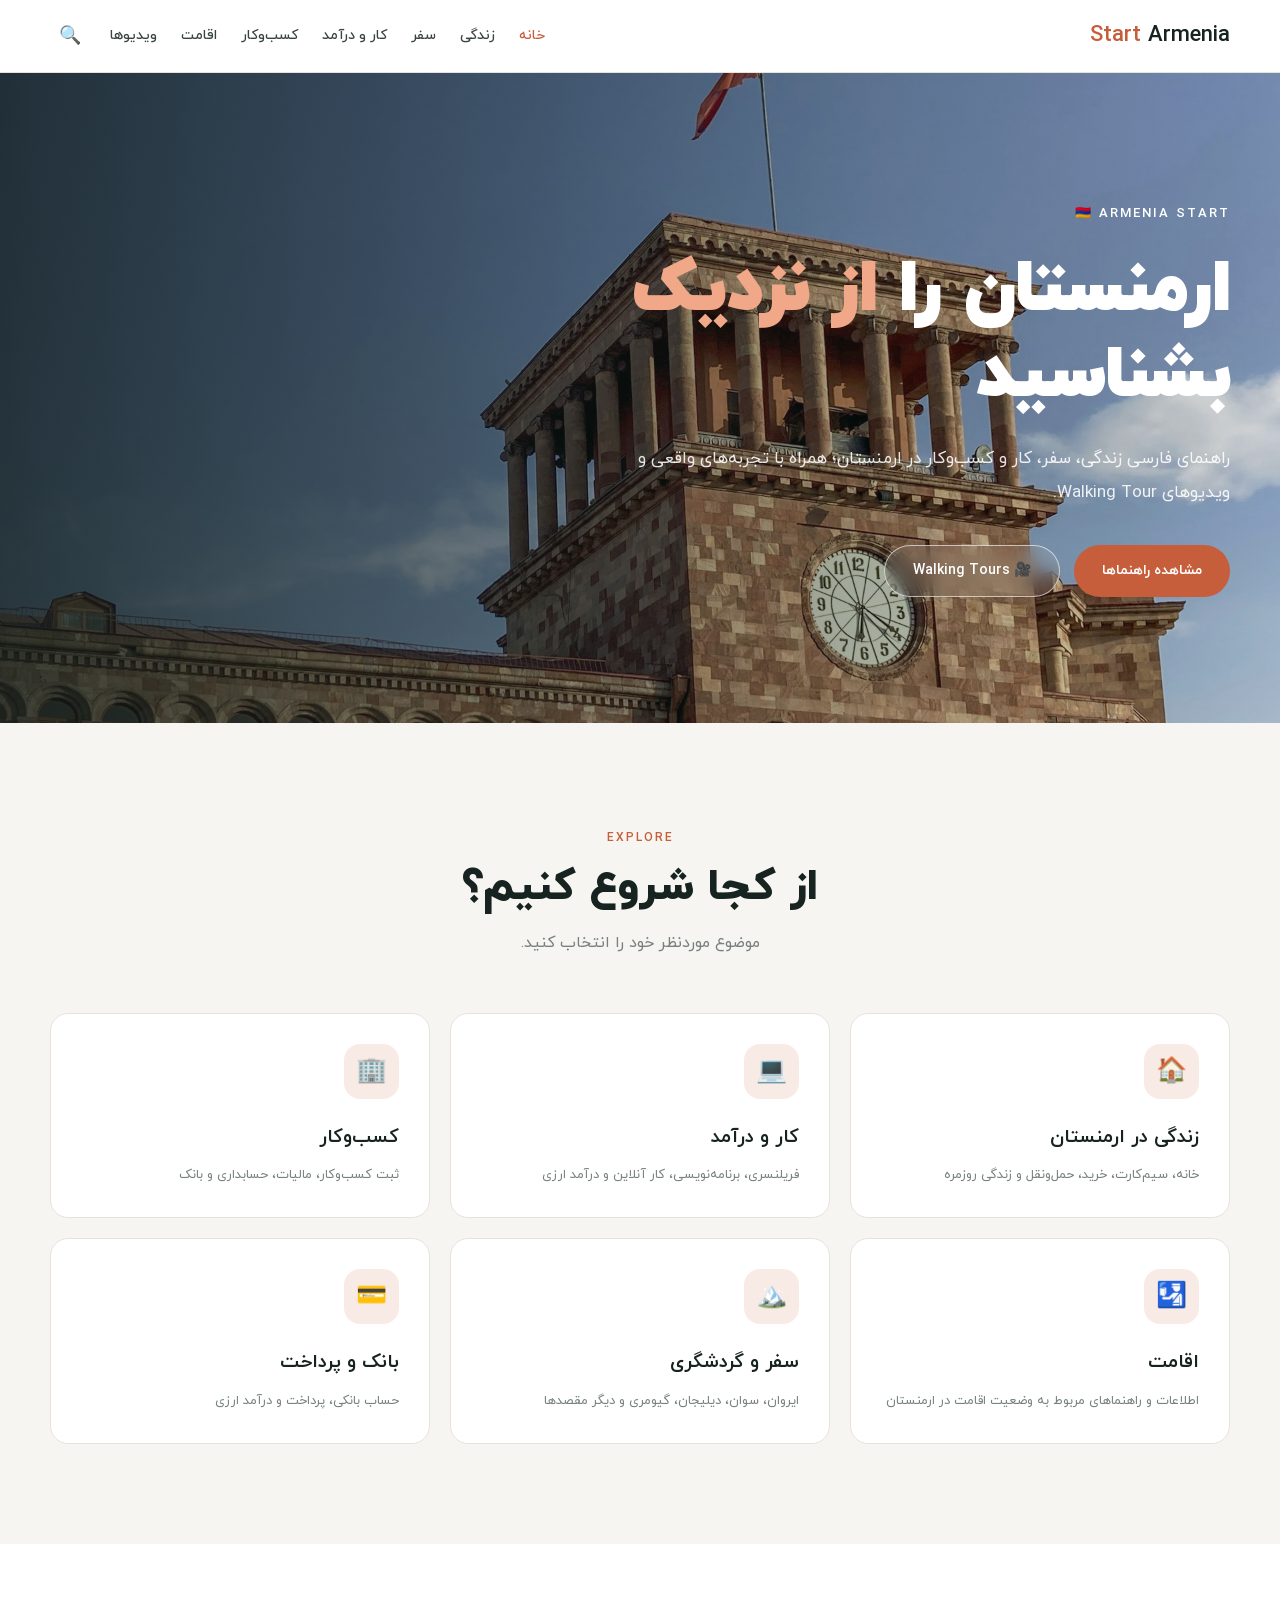
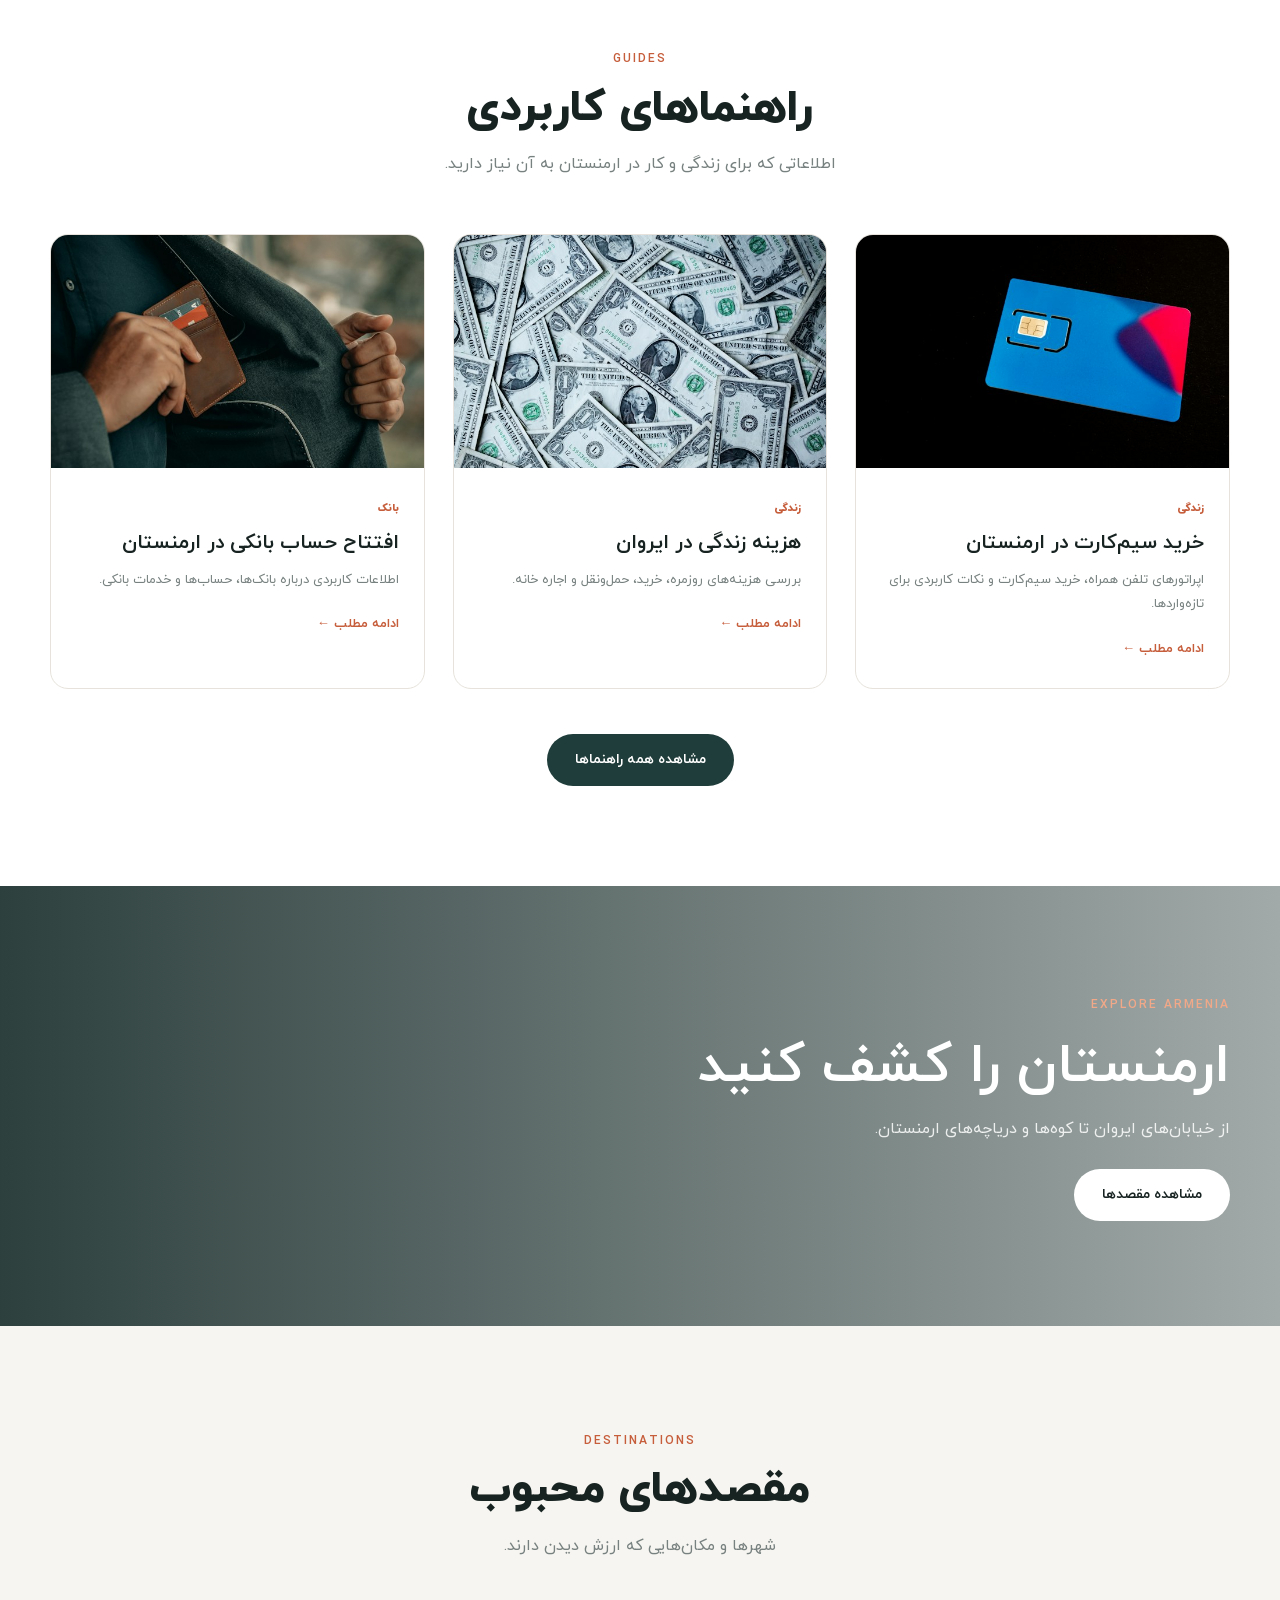
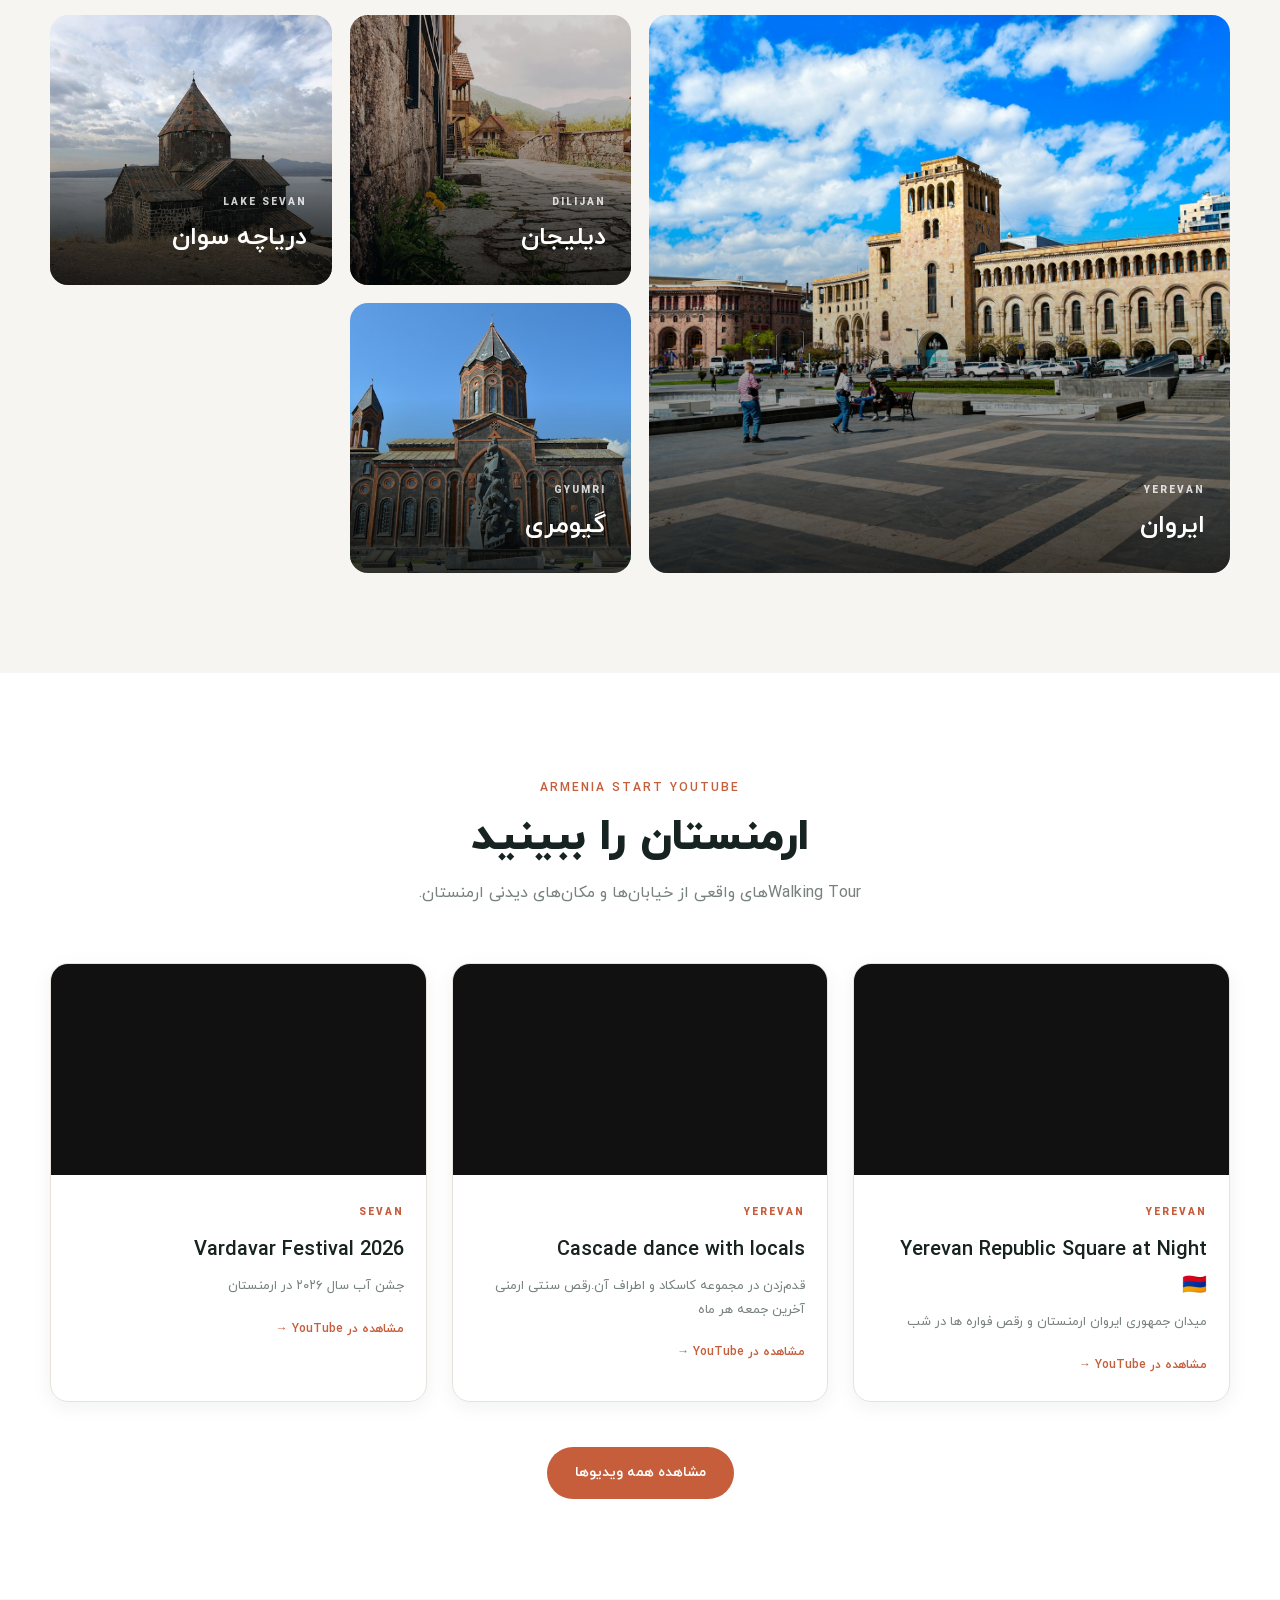
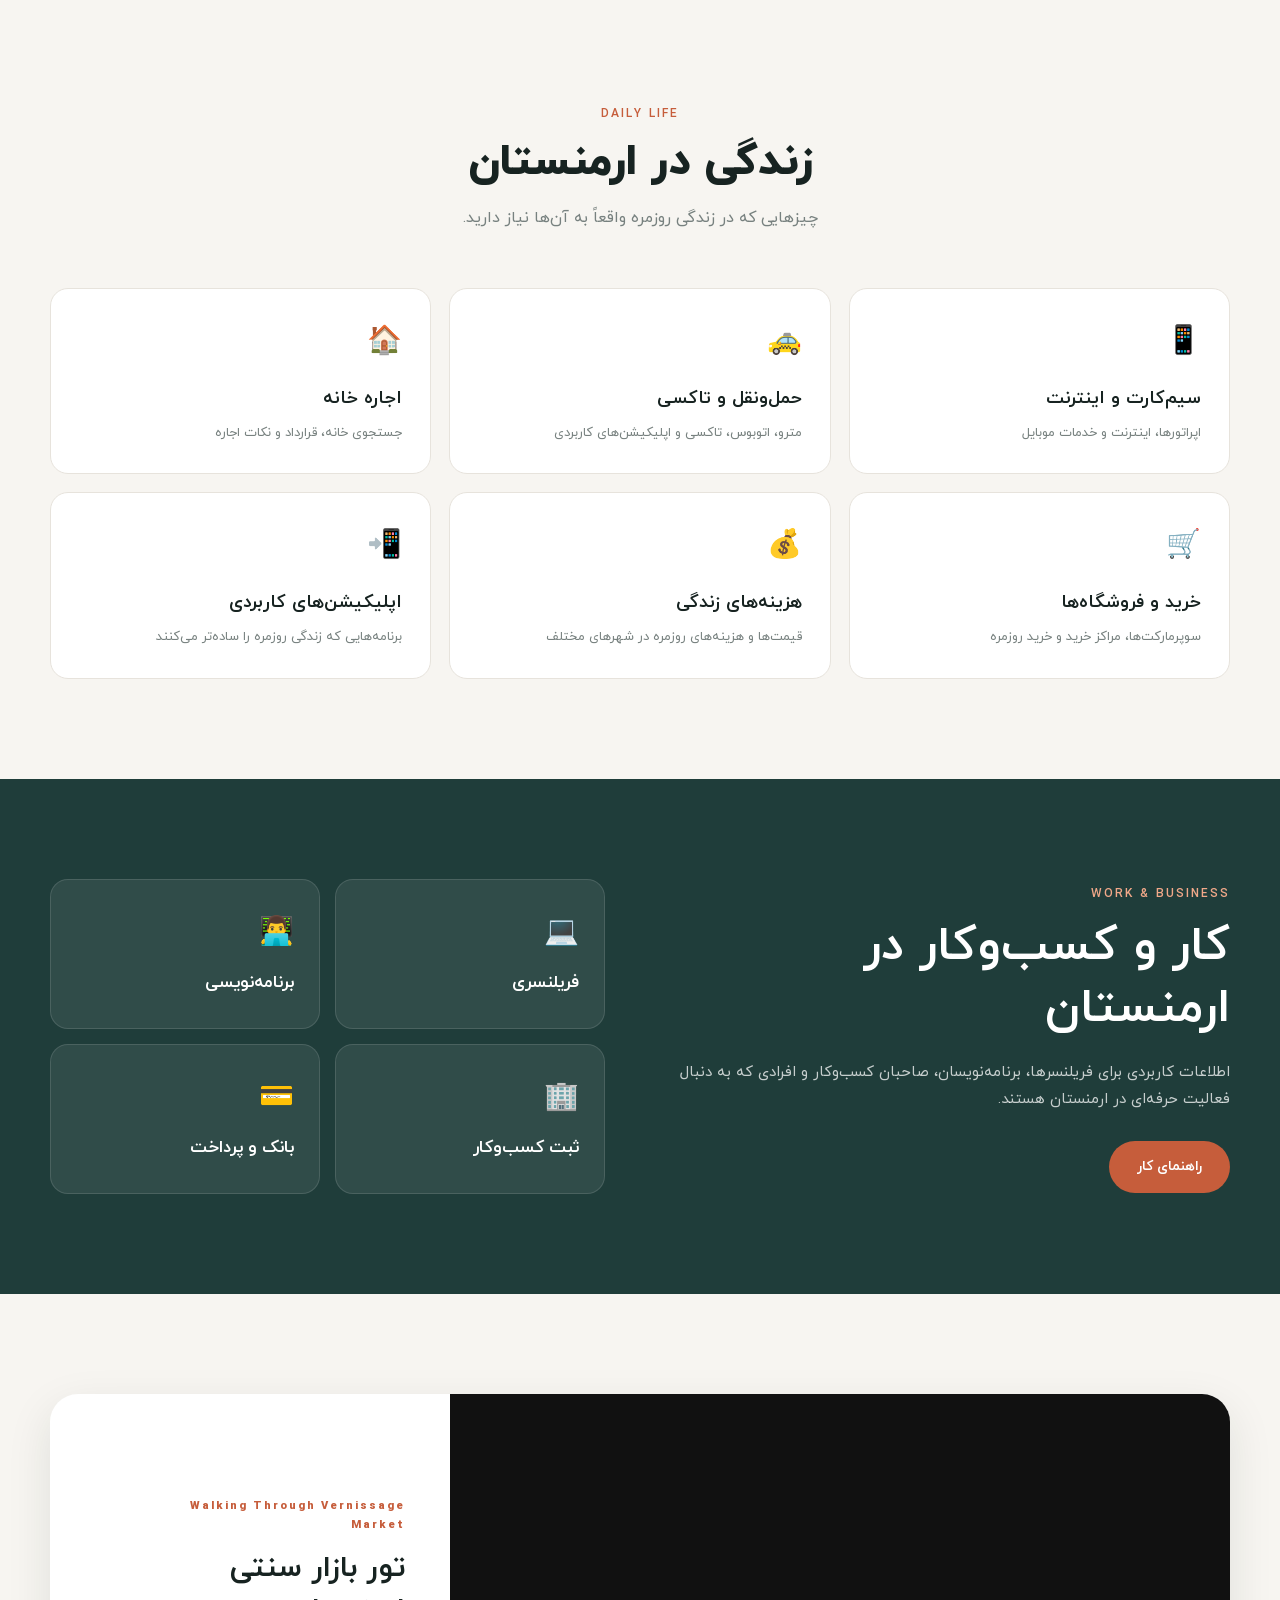
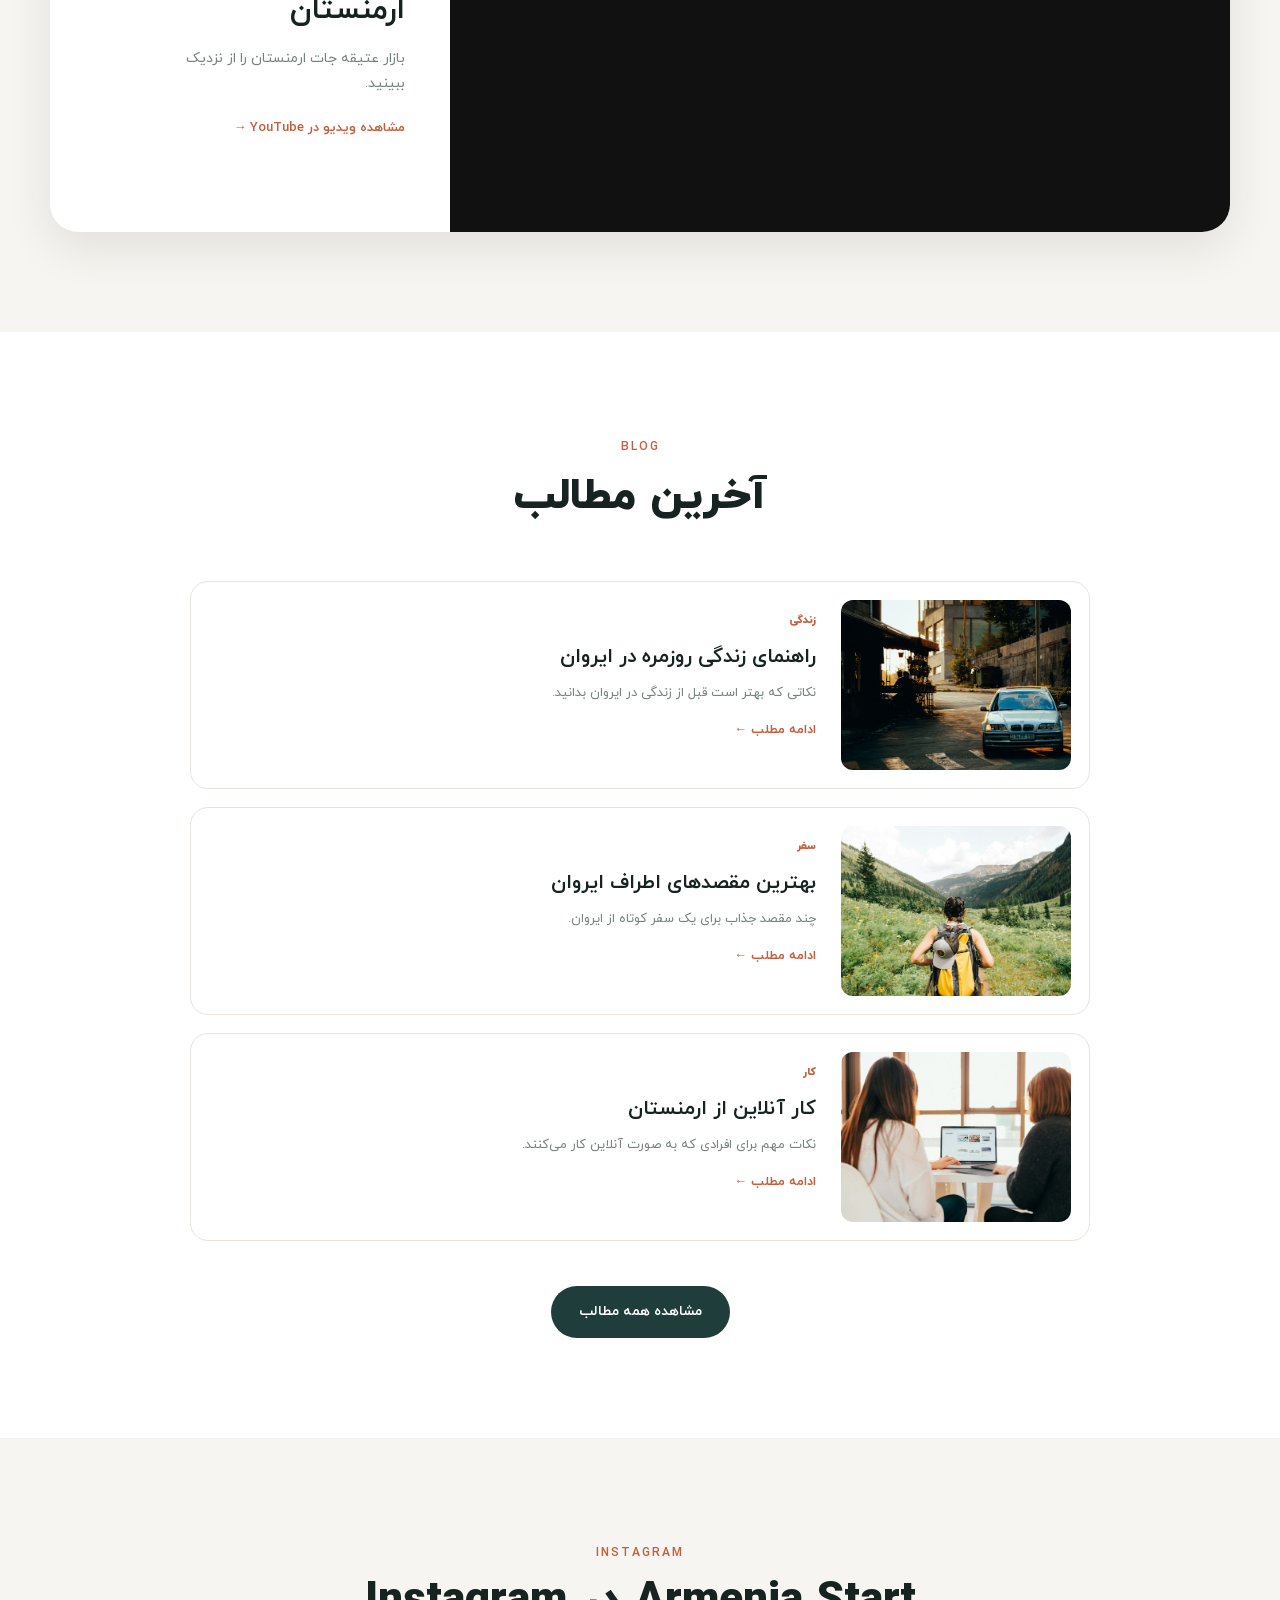
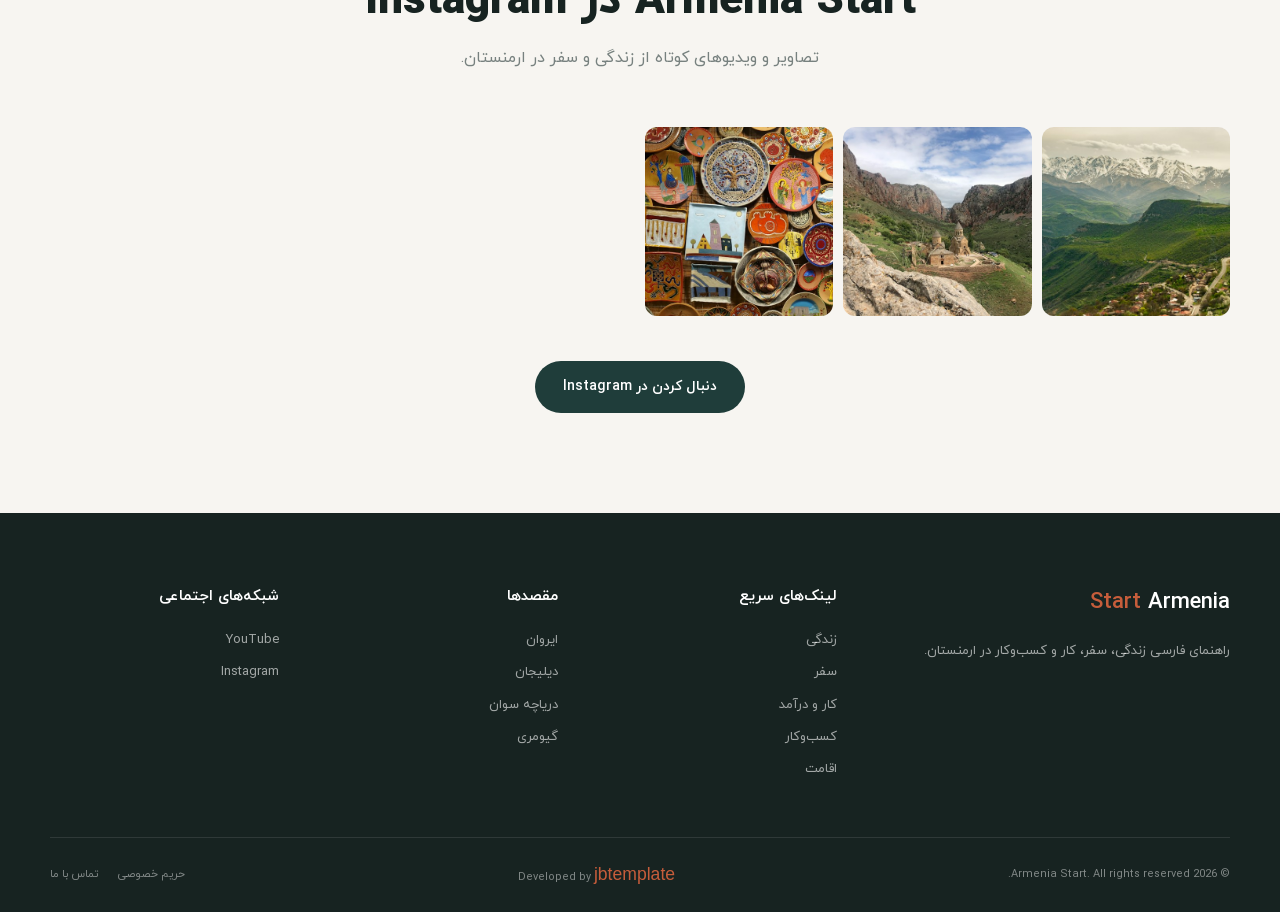
==== commit 9059cbbb: "change and add new fontfamily thats call iranyekan" ====
--- a/index.html
+++ b/index.html
@@ -118,12 +118,9 @@
     <!-- =========================
          CSS
     ========================== -->
-
-    <link
-        rel="stylesheet"
-        href="css/style.css"
-    >
-
+    <link rel="stylesheet" href="./css/font.css">
+    <link rel="stylesheet" href="./css/style.css">
+    
 </head>
 
 
--- a/css/font.css
+++ b/css/font.css
@@ -0,0 +1,63 @@
+@font-face {
+    font-family: "IRANYekan";
+    font-style: normal;
+    font-weight: 100;
+    src: url("../fonts/IRANYekan/woff/iranyekanwebthin.woff") format("woff"),
+        url("../fonts/IRANYekan/ttf/iranyekanwebthin.ttf") format("truetype");
+}
+
+@font-face {
+    font-family: "IRANYekan";
+    font-style: normal;
+    font-weight: 300;
+    src: url("../fonts/IRANYekan/woff/iranyekanweblight.woff") format("woff"),
+        url("../fonts/IRANYekan/ttf/iranyekanweblight.ttf") format("truetype");
+}
+
+@font-face {
+    font-family: "IRANYekan";
+    font-style: normal;
+    font-weight: 400;
+    src: url("../fonts/IRANYekan/woff/iranyekanwebregular.woff") format("woff"),
+        url("../fonts/IRANYekan/ttf/iranyekanwebregular.ttf") format("truetype");
+}
+
+@font-face {
+    font-family: "IRANYekan";
+    font-style: normal;
+    font-weight: 500;
+    src: url("../fonts/IRANYekan/woff/iranyekanwebmedium.woff") format("woff"),
+        url("../fonts/IRANYekan/ttf/iranyekanwebmedium.ttf") format("truetype");
+}
+
+@font-face {
+    font-family: "IRANYekan";
+    font-style: normal;
+    font-weight: 700;
+    src: url("../fonts/IRANYekan/woff/iranyekanwebbold.woff") format("woff"),
+        url("../fonts/IRANYekan/ttf/iranyekanwebbold.ttf") format("truetype");
+}
+
+@font-face {
+    font-family: "IRANYekan";
+    font-style: normal;
+    font-weight: 800;
+    src: url("../fonts/IRANYekan/woff/iranyekanwebextrabold.woff") format("woff"),
+        url("../fonts/IRANYekan/ttf/iranyekanwebextrabold.ttf") format("truetype");
+}
+
+@font-face {
+    font-family: "IRANYekan";
+    font-style: normal;
+    font-weight: 900;
+    src: url("../fonts/IRANYekan/woff/iranyekanwebblack.woff") format("woff"),
+        url("../fonts/IRANYekan/ttf/iranyekanwebblack.ttf") format("truetype");
+}
+
+@font-face {
+    font-family: "IRANYekan";
+    font-style: normal;
+    font-weight: 950;
+    src: url("../fonts/IRANYekan/woff/iranyekanwebextrablack.woff") format("woff"),
+        url("../fonts/IRANYekan/ttf/iranyekanwebextrablack.ttf") format("truetype");
+}
--- a/css/style.css
+++ b/css/style.css
@@ -7,7 +7,9 @@
 /* =========================================================
    1. ROOT VARIABLES
 ========================================================= */
-
+* {
+    font-family: "IRANYekan", Tahoma, Arial, sans-serif;
+}
 :root {
 
     --primary: #c65d3b;
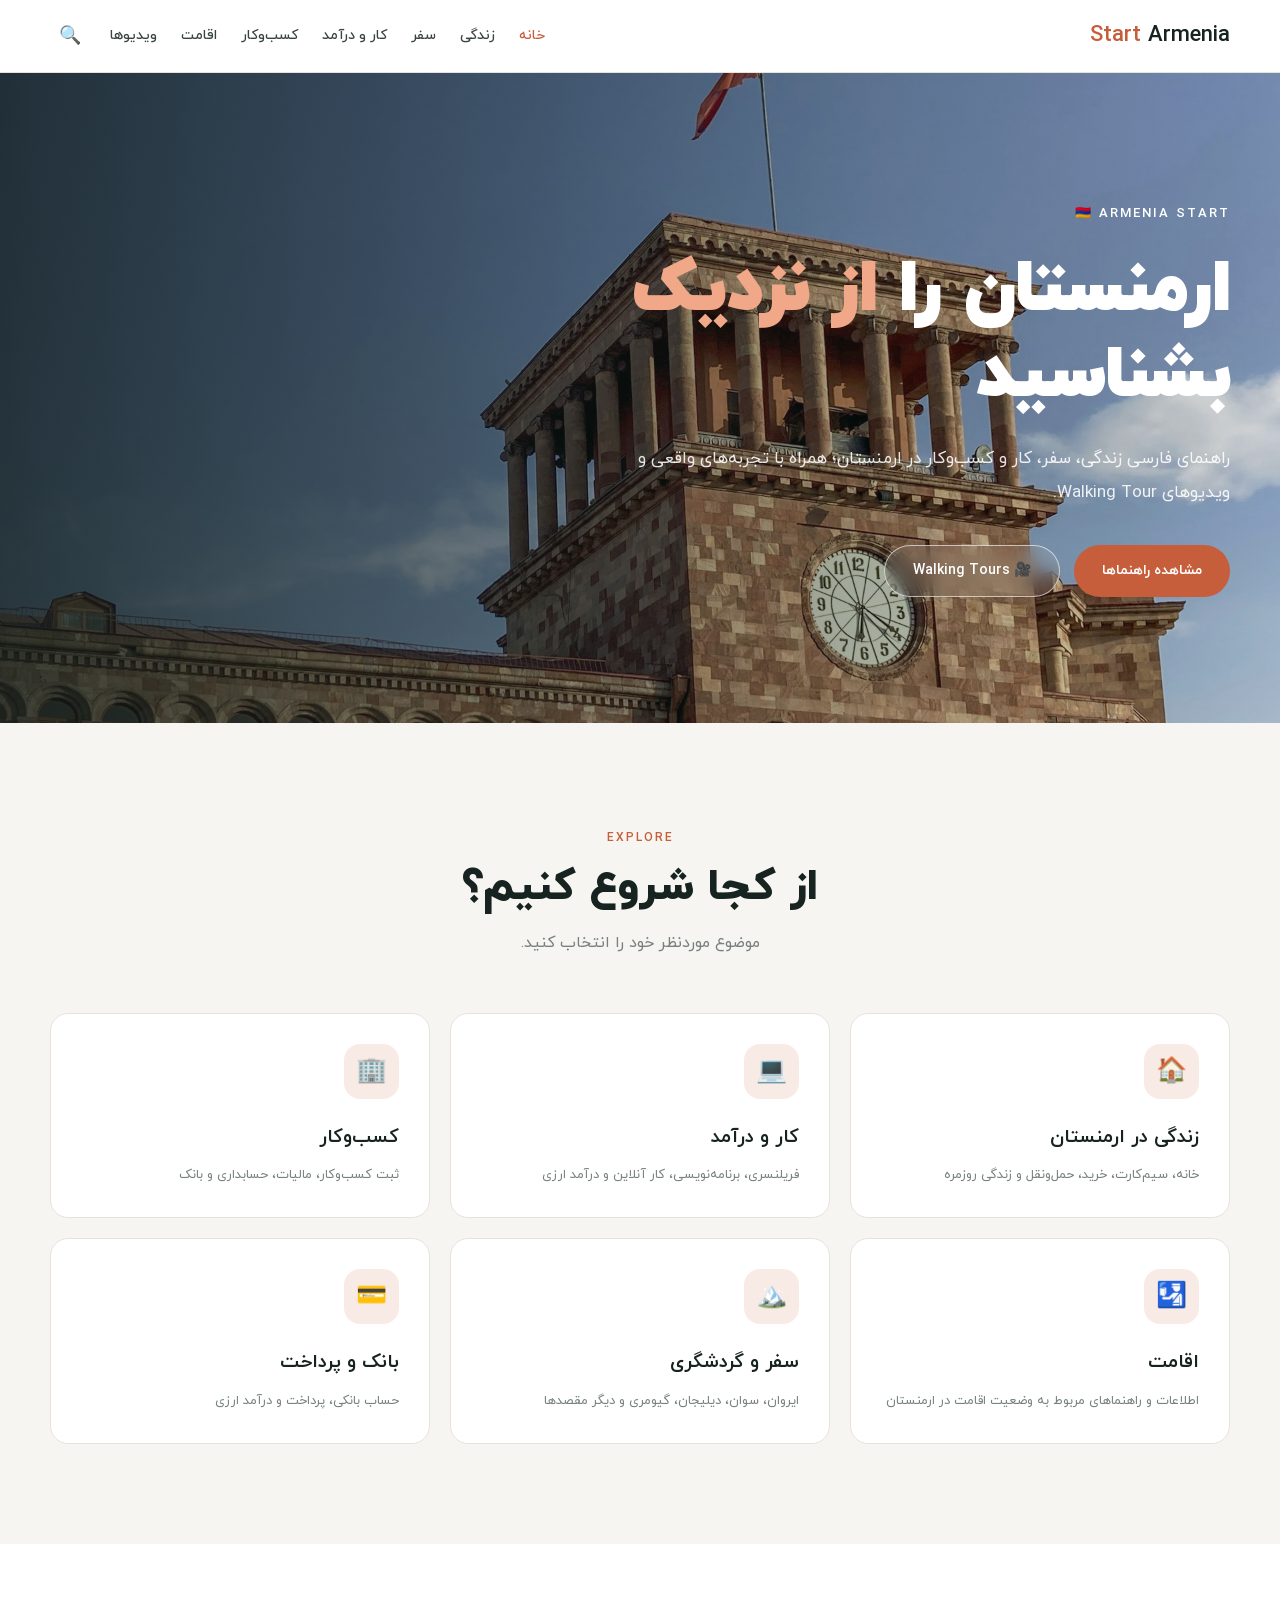
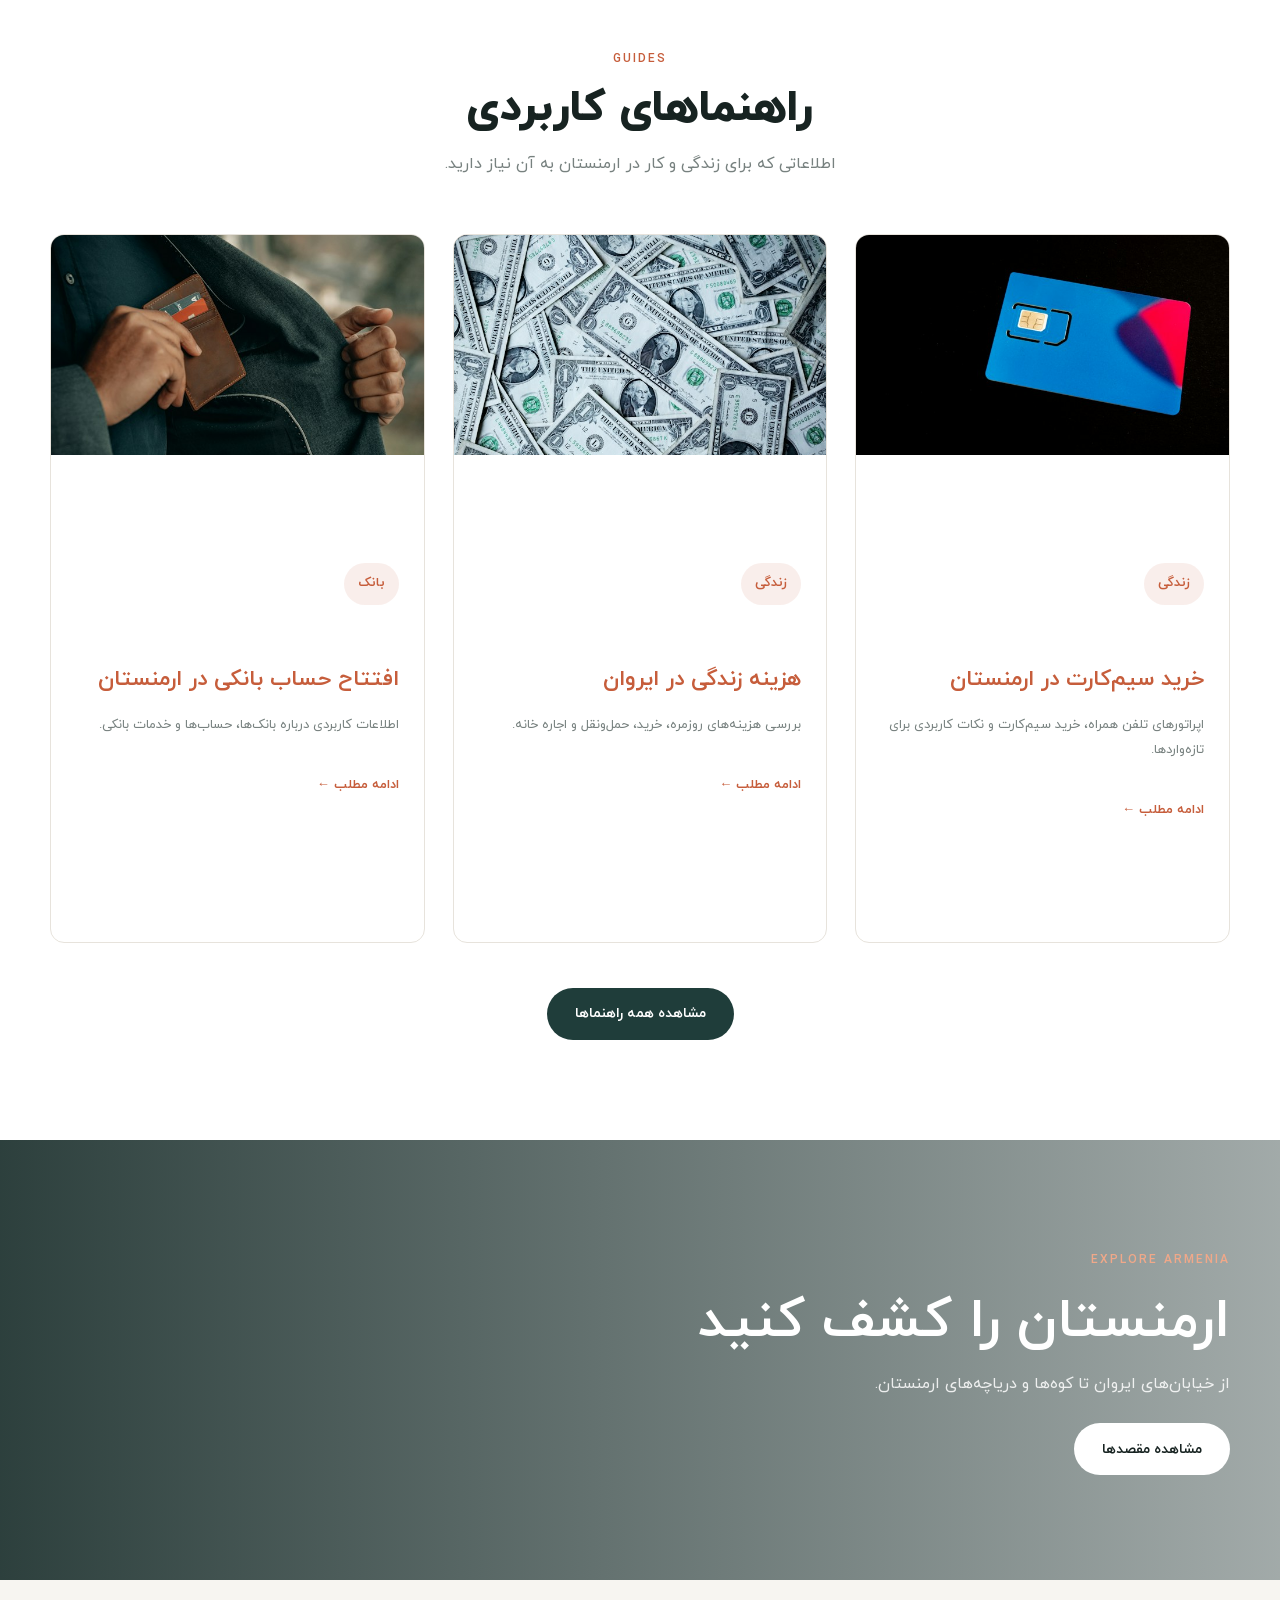
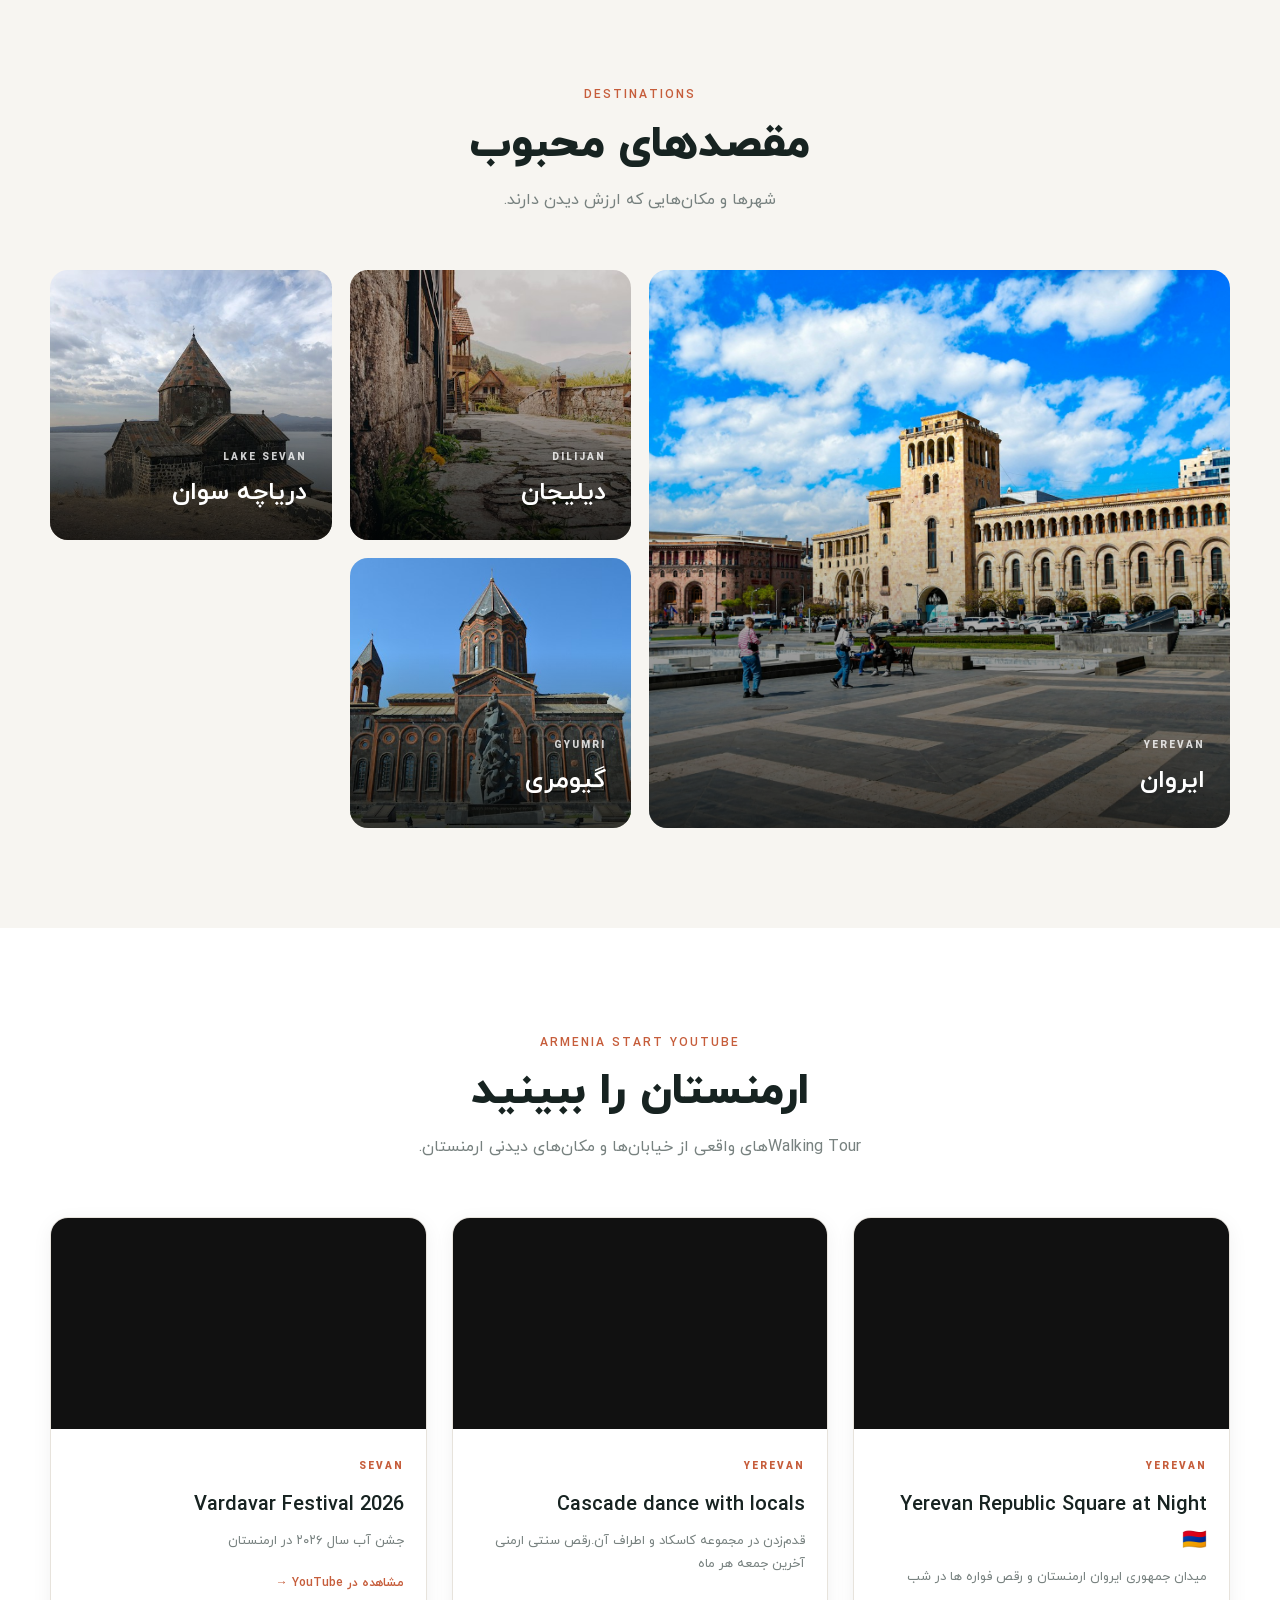
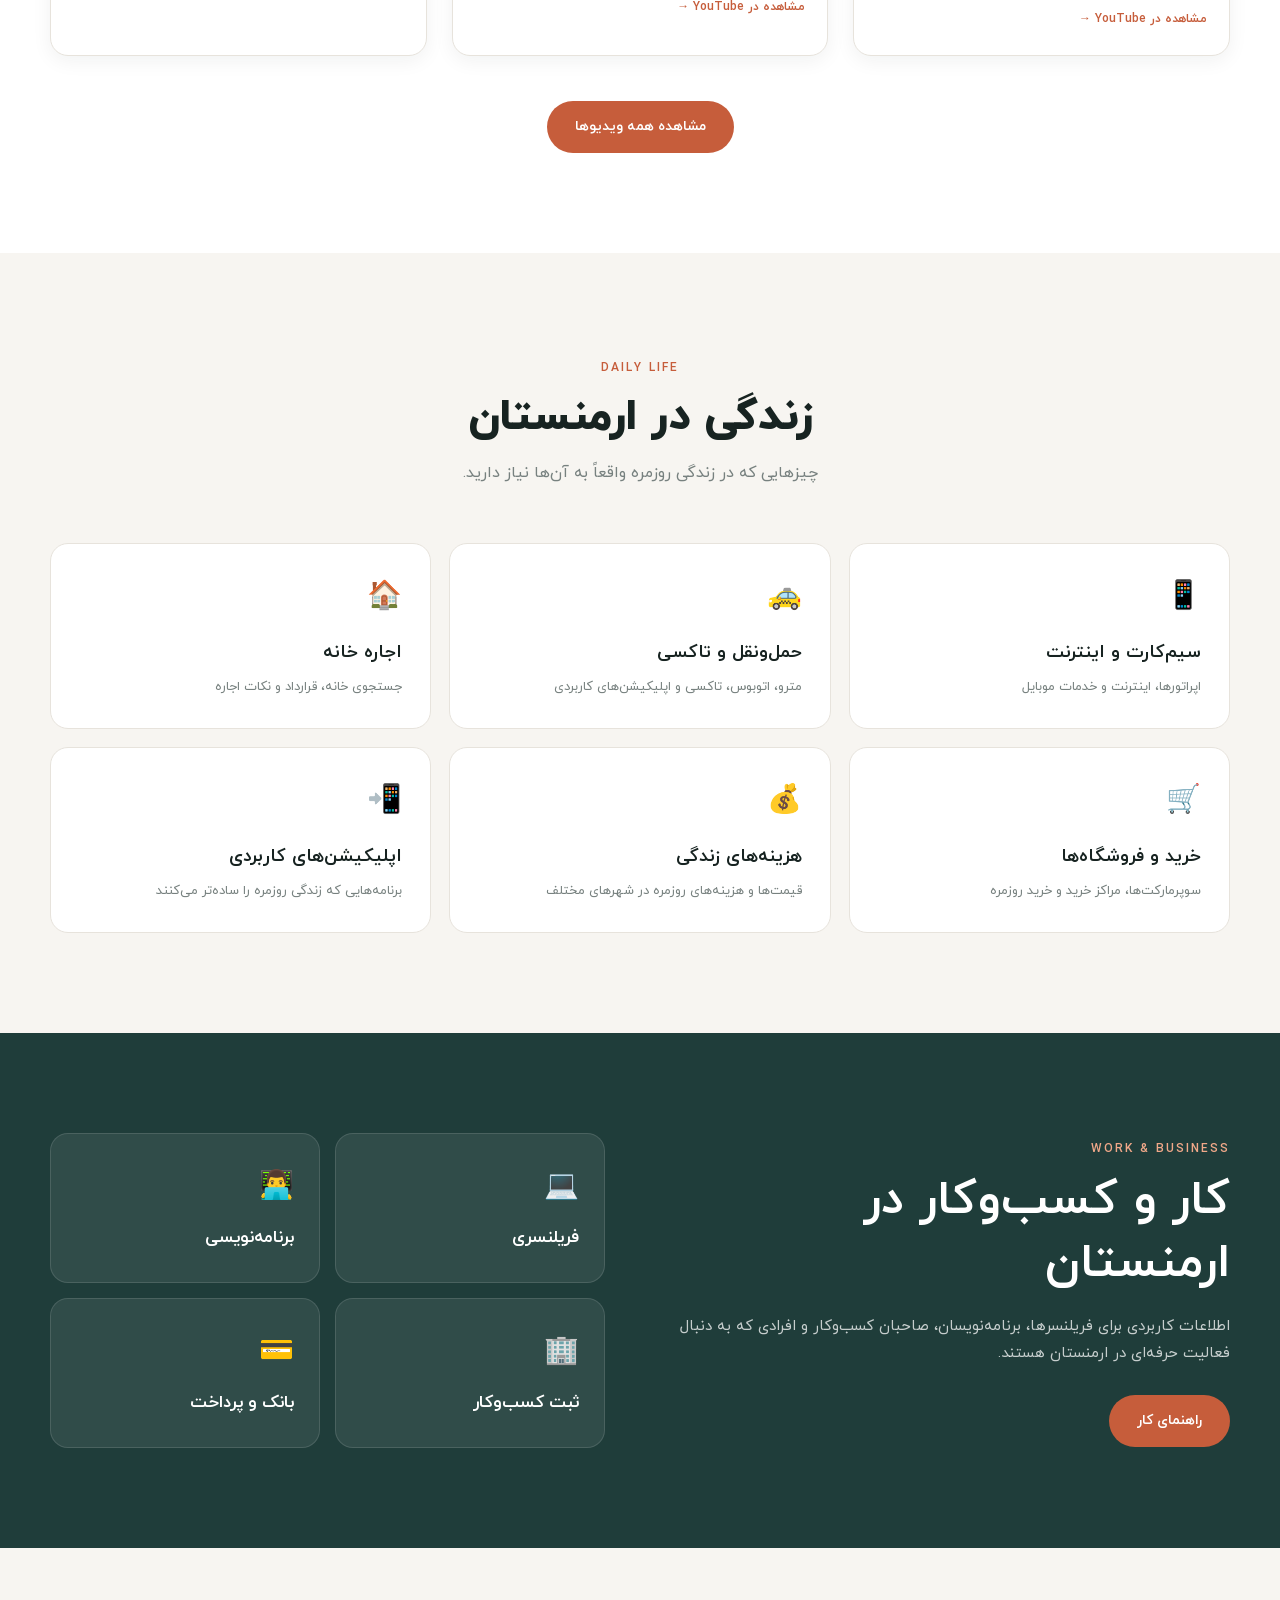
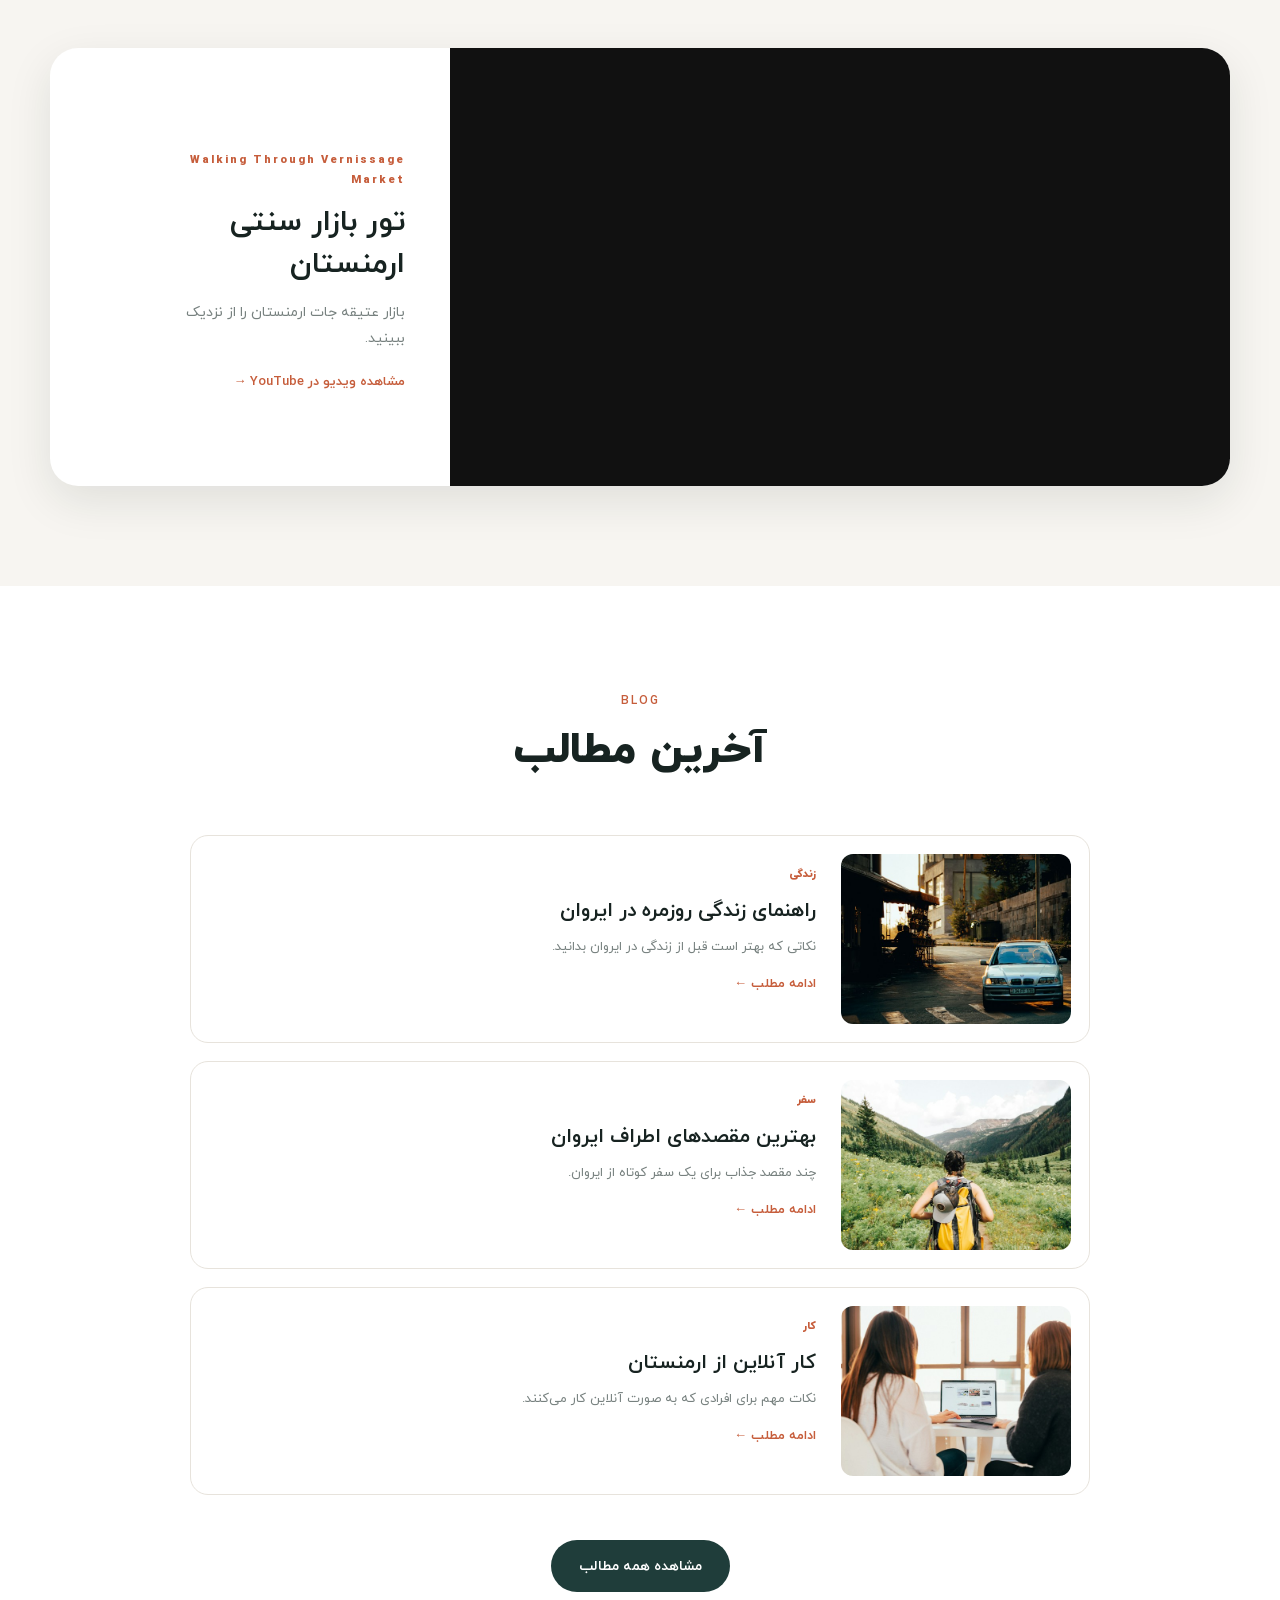
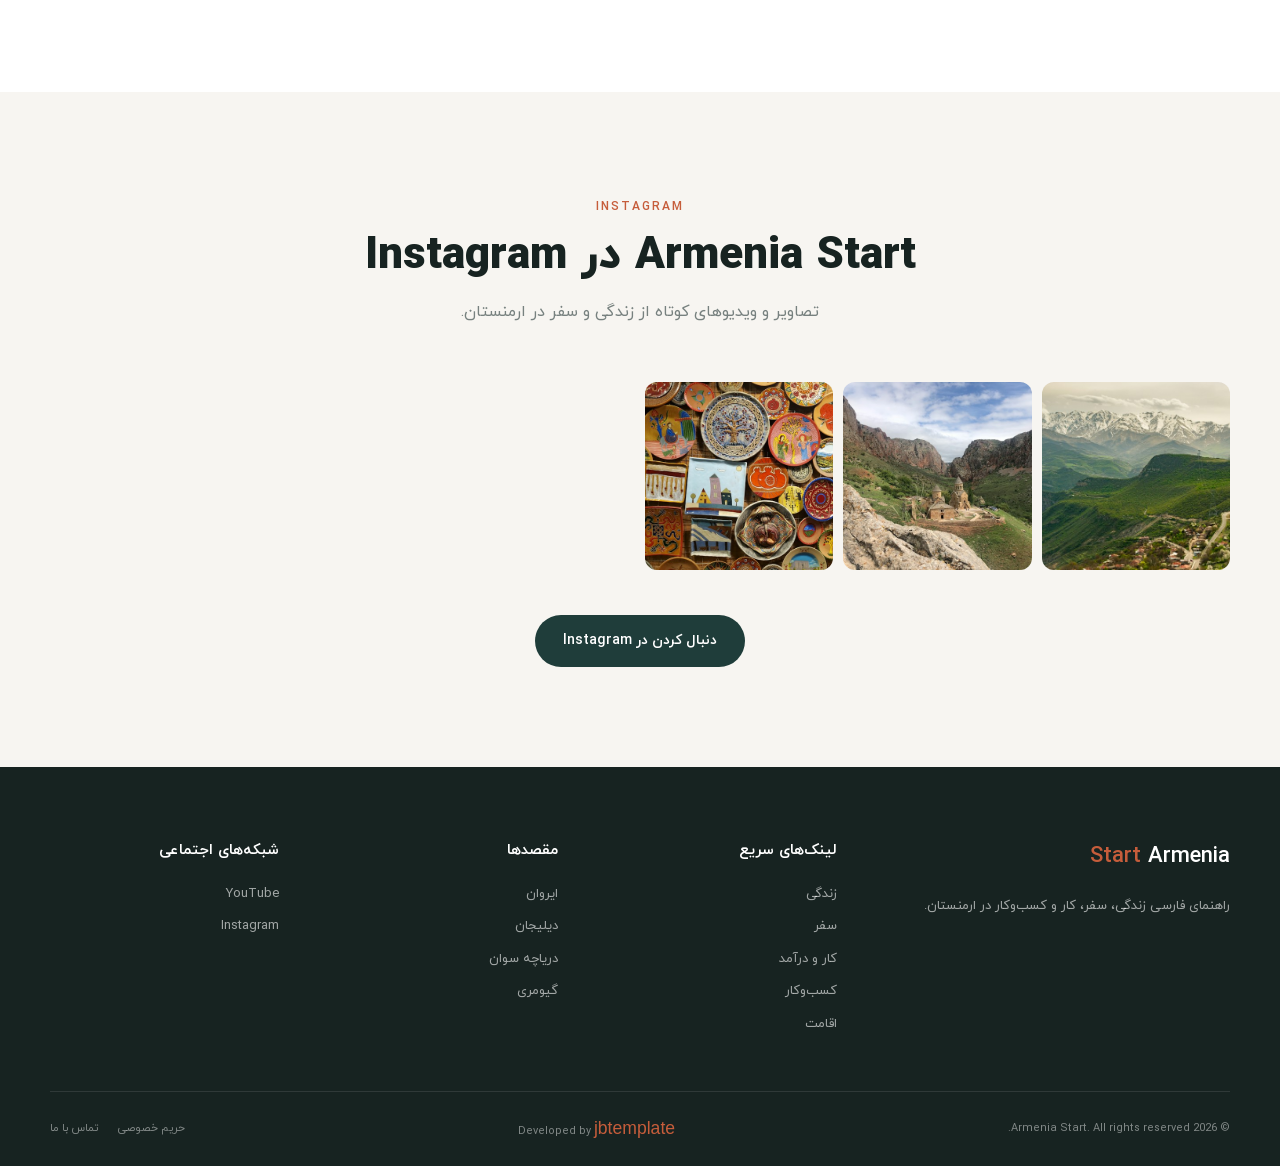
==== commit c5533921: "add google analytic" ====
--- a/index.html
+++ b/index.html
@@ -2,7 +2,14 @@
 <html lang="fa" dir="rtl">
 
 <head>
-
+    <!-- Google tag (gtag.js) -->
+<script async src="https://www.googletagmanager.com/gtag/js?id=G-ZYFVDT09W5"></script>
+<script>
+  window.dataLayer = window.dataLayer || [];
+  function gtag(){dataLayer.push(arguments);}
+  gtag('js', new Date());
+  gtag('config', 'G-ZYFVDT09W5');
+</script>
     <!-- =========================
          BASIC META
     ========================== -->
--- a/css/style.css
+++ b/css/style.css
@@ -2182,4 +2182,888 @@
         scroll-behavior: auto !important;
     }
 
-}+}
+
+/* =========================================
+   ARTICLE PAGE
+========================================= */
+
+.article-page {
+    background: var(--white);
+}
+
+
+/* =========================================
+   ARTICLE HEADER
+========================================= */
+
+.article-header {
+    padding: 90px 0 55px;
+    background: var(--light);
+    text-align: center;
+}
+
+.article-container {
+    max-width: 820px;
+    margin: 0 auto;
+}
+
+.article-category {
+    display: inline-block;
+    margin-bottom: 18px;
+    padding: 7px 14px;
+
+    background: rgba(198, 93, 59, 0.10);
+    color: var(--primary);
+
+    border-radius: 30px;
+
+    font-size: 13px;
+    font-weight: 600;
+}
+
+.article-header h1 {
+    margin: 0 auto 22px;
+
+    max-width: 800px;
+
+    color: var(--dark);
+
+    font-size: 46px;
+    line-height: 1.45;
+    font-weight: 800;
+}
+
+.article-intro {
+    max-width: 720px;
+
+    margin: 0 auto 25px;
+
+    color: var(--muted);
+
+    font-size: 18px;
+    line-height: 2;
+}
+
+.article-meta {
+    display: flex;
+    align-items: center;
+    justify-content: center;
+    flex-wrap: wrap;
+
+    gap: 22px;
+
+    color: var(--muted);
+
+    font-size: 13px;
+}
+
+
+/* =========================================
+   FEATURED IMAGE
+========================================= */
+
+.article-featured-image {
+    margin: 0 auto;
+
+    max-width: 1050px;
+
+    position: relative;
+
+    transform: translateY(0);
+}
+
+.article-featured-image img {
+    display: block;
+
+    width: 100%;
+    height: 520px;
+
+    object-fit: cover;
+
+    border-radius: 18px;
+
+    box-shadow:
+        0 20px 50px rgba(0, 0, 0, 0.10);
+}
+
+
+/* =========================================
+   ARTICLE CONTENT
+========================================= */
+
+.article-content {
+    max-width: 780px;
+
+    margin: 70px auto 90px;
+
+    color: var(--text);
+
+    font-size: 17px;
+    line-height: 2.15;
+}
+
+.article-content p {
+    margin: 0 0 28px;
+}
+
+.article-content h2 {
+    margin: 55px 0 20px;
+
+    color: var(--dark);
+
+    font-size: 29px;
+    line-height: 1.6;
+    font-weight: 800;
+}
+
+.article-content h3 {
+    margin: 38px 0 15px;
+
+    color: var(--dark);
+
+    font-size: 22px;
+    line-height: 1.7;
+    font-weight: 700;
+}
+
+.article-content strong {
+    color: var(--dark);
+}
+
+
+/* =========================================
+   ARTICLE LINKS
+========================================= */
+
+.article-content a {
+    color: var(--primary);
+
+    text-decoration: none;
+
+    font-weight: 600;
+}
+
+.article-content a:hover {
+    color: var(--primary-dark);
+    text-decoration: underline;
+}
+
+
+/* =========================================
+   ARTICLE LIST
+========================================= */
+
+.article-content ul,
+.article-content ol {
+    margin: 0 0 30px;
+    padding-right: 25px;
+}
+
+.article-content li {
+    margin-bottom: 10px;
+}
+
+
+/* =========================================
+   ARTICLE NOTE
+========================================= */
+
+.article-note {
+    margin: 40px 0;
+
+    padding: 25px 28px;
+
+    background: var(--light);
+
+    border-right: 4px solid var(--primary);
+
+    border-radius: 10px;
+}
+
+.article-note strong {
+    display: block;
+
+    margin-bottom: 8px;
+
+    color: var(--primary);
+
+    font-size: 17px;
+}
+
+.article-note p {
+    margin: 0;
+
+    font-size: 15px;
+    line-height: 2;
+}
+
+
+/* =========================================
+   ARTICLE QUOTE
+========================================= */
+
+.article-content blockquote {
+    margin: 40px 0;
+
+    padding: 25px 30px;
+
+    background: var(--light);
+
+    border-right: 4px solid var(--secondary);
+
+    border-radius: 10px;
+
+    color: var(--secondary);
+
+    font-size: 18px;
+    line-height: 2;
+}
+
+
+/* =========================================
+   ARTICLE IMAGES
+========================================= */
+
+.article-content img {
+    display: block;
+
+    width: 100%;
+    height: auto;
+
+    margin: 35px auto;
+
+    border-radius: 14px;
+}
+
+.article-content figure {
+    margin: 40px 0;
+}
+
+.article-content figcaption {
+    margin-top: 10px;
+
+    text-align: center;
+
+    color: var(--muted);
+
+    font-size: 13px;
+}
+
+
+/* =========================================
+   ARTICLE TABLE
+========================================= */
+
+.article-content .table-wrapper {
+    width: 100%;
+
+    margin: 35px 0;
+
+    overflow-x: auto;
+}
+
+.article-content table {
+    width: 100%;
+
+    border-collapse: collapse;
+
+    min-width: 500px;
+
+    font-size: 15px;
+}
+
+.article-content th,
+.article-content td {
+    padding: 14px 16px;
+
+    border: 1px solid var(--border);
+
+    text-align: right;
+}
+
+.article-content th {
+    background: var(--light);
+
+    color: var(--dark);
+
+    font-weight: 700;
+}
+
+.article-content td {
+    color: var(--text);
+}
+
+
+/* =========================================
+   RELATED ARTICLES
+========================================= */
+
+.related-articles {
+    padding: 80px 0;
+
+    background: var(--light);
+}
+
+.related-articles .section-heading {
+    margin-bottom: 40px;
+}
+
+.related-articles .section-heading span {
+    display: block;
+
+    margin-bottom: 10px;
+
+    color: var(--primary);
+
+    font-size: 14px;
+    font-weight: 600;
+}
+
+.related-articles .section-heading h2 {
+    margin: 0;
+
+    color: var(--dark);
+
+    font-size: 30px;
+    line-height: 1.6;
+}
+
+
+/* =========================================
+   RELATED ARTICLE GRID
+========================================= */
+
+.articles-grid {
+    display: grid;
+
+    grid-template-columns:
+        repeat(3, minmax(0, 1fr));
+
+    gap: 25px;
+}
+
+
+/* =========================================
+   RELATED ARTICLE CARD
+========================================= */
+
+.article-card {
+    overflow: hidden;
+
+    background: var(--white);
+
+    border: 1px solid var(--border);
+
+    border-radius: 14px;
+
+    transition:
+        transform 0.3s ease,
+        box-shadow 0.3s ease;
+}
+
+.article-card:hover {
+    transform: translateY(-5px);
+
+    box-shadow:
+        0 15px 35px rgba(0, 0, 0, 0.08);
+}
+
+.article-card img {
+    display: block;
+
+    width: 100%;
+    height: 220px;
+
+    object-fit: cover;
+}
+
+.article-card-content {
+    padding: 22px;
+}
+
+.article-card-content .article-category {
+    margin-bottom: 10px;
+
+    padding: 0;
+
+    background: none;
+
+    color: var(--primary);
+
+    font-size: 12px;
+}
+
+.article-card-content h3 {
+    margin: 0 0 12px;
+
+    color: var(--dark);
+
+    font-size: 19px;
+    line-height: 1.7;
+}
+
+.article-card-content p {
+    margin: 0 0 18px;
+
+    color: var(--muted);
+
+    font-size: 14px;
+    line-height: 1.9;
+}
+
+.article-card-content a {
+    display: inline-block;
+
+    color: var(--primary);
+
+    text-decoration: none;
+
+    font-size: 14px;
+    font-weight: 700;
+}
+
+.article-card-content a:hover {
+    color: var(--primary-dark);
+}
+
+
+/* =========================================
+   ARTICLE RESPONSIVE
+========================================= */
+
+@media (max-width: 1000px) {
+
+    .article-header {
+        padding: 75px 0 45px;
+    }
+
+    .article-header h1 {
+        font-size: 38px;
+    }
+
+    .article-featured-image img {
+        height: 430px;
+    }
+
+    .article-content {
+        margin-top: 55px;
+    }
+
+    .articles-grid {
+        grid-template-columns:
+            repeat(2, minmax(0, 1fr));
+    }
+
+}
+
+
+/* =========================================
+   TABLET
+========================================= */
+
+@media (max-width: 700px) {
+
+    .article-header {
+        padding: 60px 0 40px;
+    }
+
+    .article-header h1 {
+        font-size: 32px;
+        line-height: 1.55;
+    }
+
+    .article-intro {
+        font-size: 16px;
+        line-height: 2;
+    }
+
+    .article-meta {
+        gap: 10px 16px;
+    }
+
+    .article-featured-image {
+        margin-top: 0;
+    }
+
+    .article-featured-image img {
+        height: 330px;
+
+        border-radius: 12px;
+    }
+
+    .article-content {
+        margin: 45px auto 65px;
+
+        font-size: 16px;
+        line-height: 2.1;
+    }
+
+    .article-content h2 {
+        margin-top: 45px;
+
+        font-size: 25px;
+    }
+
+    .article-content h3 {
+        font-size: 20px;
+    }
+
+    .article-note {
+        padding: 20px;
+
+        margin: 30px 0;
+    }
+
+    .related-articles {
+        padding: 60px 0;
+    }
+
+    .related-articles .section-heading h2 {
+        font-size: 25px;
+    }
+
+    .articles-grid {
+        grid-template-columns: 1fr;
+    }
+
+}
+
+
+/* =========================================
+   MOBILE
+========================================= */
+
+@media (max-width: 500px) {
+
+    .article-header {
+        padding: 45px 15px 35px;
+    }
+
+    .article-header h1 {
+        font-size: 27px;
+    }
+
+    .article-intro {
+        font-size: 15px;
+    }
+
+    .article-meta {
+        flex-direction: column;
+
+        gap: 8px;
+    }
+
+    .article-featured-image {
+        margin: 0 15px;
+    }
+
+    .article-featured-image img {
+        height: 250px;
+
+        border-radius: 10px;
+    }
+
+    .article-container {
+        padding-left: 15px;
+        padding-right: 15px;
+    }
+
+    .article-content {
+        font-size: 15px;
+        line-height: 2.15;
+    }
+
+    .article-content h2 {
+        font-size: 23px;
+    }
+
+    .article-content h3 {
+        font-size: 19px;
+    }
+
+    .article-content blockquote {
+        padding: 20px;
+
+        font-size: 16px;
+    }
+
+    .related-articles {
+        padding: 50px 15px;
+    }
+
+    .related-articles .section-heading h2 {
+        font-size: 23px;
+    }
+
+    .article-card img {
+        height: 200px;
+    }
+
+}
+
+
+/* =========================================
+   VERY SMALL MOBILE
+========================================= */
+
+@media (max-width: 360px) {
+
+    .article-header h1 {
+        font-size: 24px;
+    }
+
+    .article-intro {
+        font-size: 14px;
+    }
+
+    .article-featured-image img {
+        height: 220px;
+    }
+
+    .article-content {
+        font-size: 14px;
+    }
+
+}
+
+
+ 
+
+
+/* =========================================
+   LIFE PAGE - ARTICLES
+========================================= */
+
+.articles-section {
+    padding: 90px 0;
+    background: var(--white);
+}
+
+.articles-section .section-heading {
+    max-width: 700px;
+    margin-bottom: 45px;
+}
+
+.articles-section .section-heading span {
+    display: block;
+    margin-bottom: 10px;
+    color: var(--primary);
+    font-size: 14px;
+    font-weight: 600;
+}
+
+.articles-section .section-heading h2 {
+    margin: 0 0 15px;
+    color: var(--dark);
+    font-size: 34px;
+    line-height: 1.6;
+    font-weight: 800;
+}
+
+.articles-section .section-heading p {
+    margin: 0;
+    color: var(--muted);
+    font-size: 16px;
+    line-height: 2;
+}
+
+
+/* =========================================
+   ARTICLES GRID
+========================================= */
+
+.articles-section .articles-grid {
+    display: grid;
+    grid-template-columns: repeat(3, 1fr);
+    gap: 28px;
+}
+
+
+/* =========================================
+   ARTICLE CARD
+========================================= */
+
+.articles-section .article-card {
+    overflow: hidden;
+    background: var(--white);
+    border: 1px solid var(--border);
+    border-radius: 16px;
+
+    transition:
+        transform 0.3s ease,
+        box-shadow 0.3s ease;
+}
+
+.articles-section .article-card:hover {
+    transform: translateY(-6px);
+    box-shadow: 0 18px 40px rgba(0, 0, 0, 0.08);
+}
+
+
+/* =========================================
+   CARD IMAGE
+========================================= */
+
+.articles-section .article-card>img {
+    display: block;
+
+    width: 100%;
+    height: 230px;
+
+    object-fit: cover;
+
+    transition: transform 0.5s ease;
+}
+
+.articles-section .article-card:hover>img {
+    transform: scale(1.04);
+}
+
+
+/* =========================================
+   CARD CONTENT
+========================================= */
+
+.articles-section .article-card-content {
+    padding: 24px;
+}
+
+.articles-section .article-card-content .article-category {
+    display: inline-block;
+
+    margin-bottom: 10px;
+    padding: 5px 11px;
+
+    background: rgba(198, 93, 59, 0.10);
+
+    color: var(--primary);
+
+    border-radius: 20px;
+
+    font-size: 12px;
+    font-weight: 600;
+}
+
+.articles-section .article-card-content h3 {
+    margin: 0 0 12px;
+
+    color: var(--dark);
+
+    font-size: 20px;
+    line-height: 1.7;
+    font-weight: 700;
+}
+
+.articles-section .article-card-content p {
+    margin: 0 0 20px;
+
+    color: var(--muted);
+
+    font-size: 14px;
+    line-height: 2;
+}
+
+.articles-section .article-card-content a {
+    display: inline-flex;
+    align-items: center;
+    gap: 7px;
+
+    color: var(--primary);
+
+    text-decoration: none;
+
+    font-size: 14px;
+    font-weight: 700;
+}
+
+.articles-section .article-card-content a::after {
+    content: "←";
+
+    transition: transform 0.2s ease;
+}
+
+.articles-section .article-card-content a:hover {
+    color: var(--primary-dark);
+}
+
+.articles-section .article-card-content a:hover::after {
+    transform: translateX(-4px);
+}
+
+
+/* =========================================
+   TABLET
+========================================= */
+
+@media (max-width: 1000px) {
+
+    .articles-section {
+        padding: 75px 0;
+    }
+
+    .articles-section .articles-grid {
+        grid-template-columns: repeat(2, 1fr);
+        gap: 22px;
+    }
+
+}
+
+
+/* =========================================
+   MOBILE
+========================================= */
+
+@media (max-width: 700px) {
+
+    .articles-section {
+        padding: 60px 0;
+    }
+
+    .articles-section .section-heading {
+        margin-bottom: 30px;
+    }
+
+    .articles-section .section-heading h2 {
+        font-size: 28px;
+    }
+
+    .articles-section .section-heading p {
+        font-size: 15px;
+    }
+
+    .articles-section .articles-grid {
+        grid-template-columns: 1fr;
+    }
+
+    .articles-section .article-card>img {
+        height: 220px;
+    }
+
+}
+
+
+/* =========================================
+   SMALL MOBILE
+========================================= */
+
+@media (max-width: 500px) {
+
+    .articles-section {
+        padding: 50px 15px;
+    }
+
+    .articles-section .section-heading h2 {
+        font-size: 25px;
+    }
+
+    .articles-section .article-card-content {
+        padding: 20px;
+    }
+
+    .articles-section .article-card-content h3 {
+        font-size: 18px;
+    }
+
+}
+
